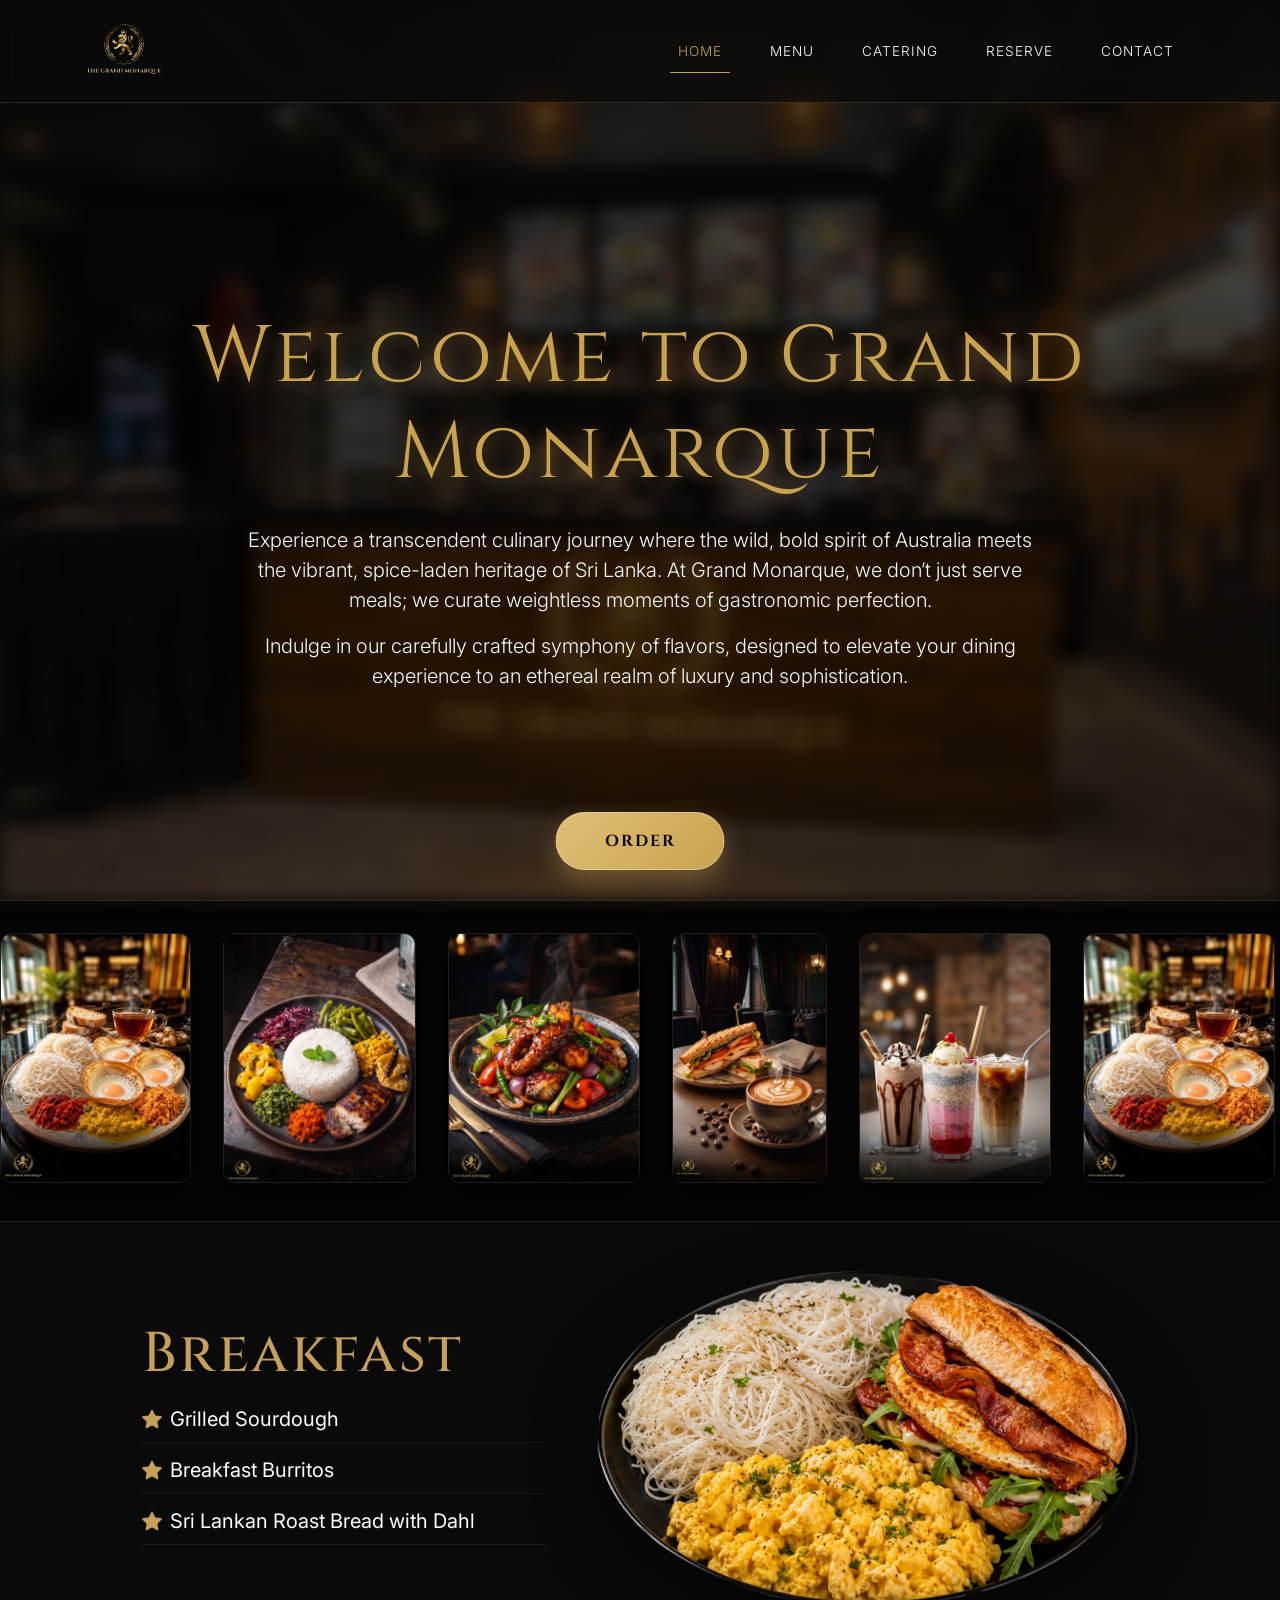
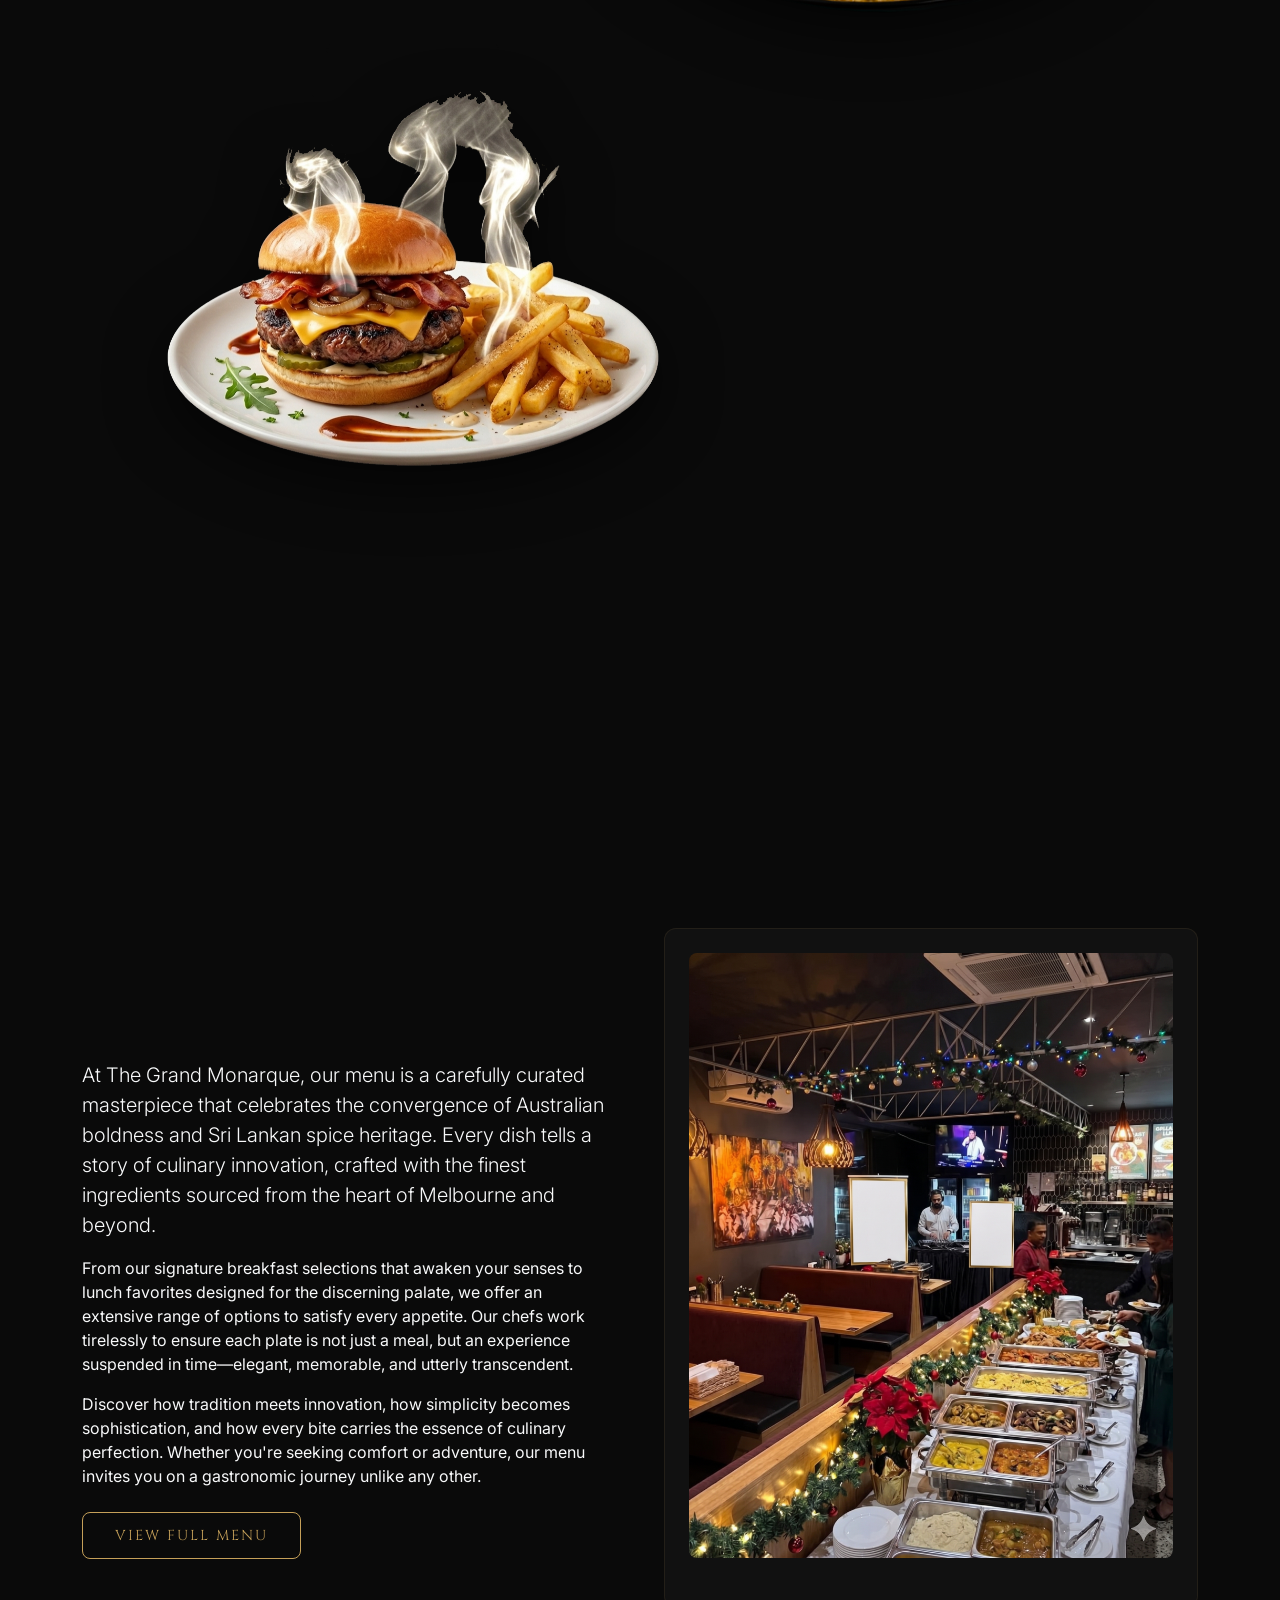
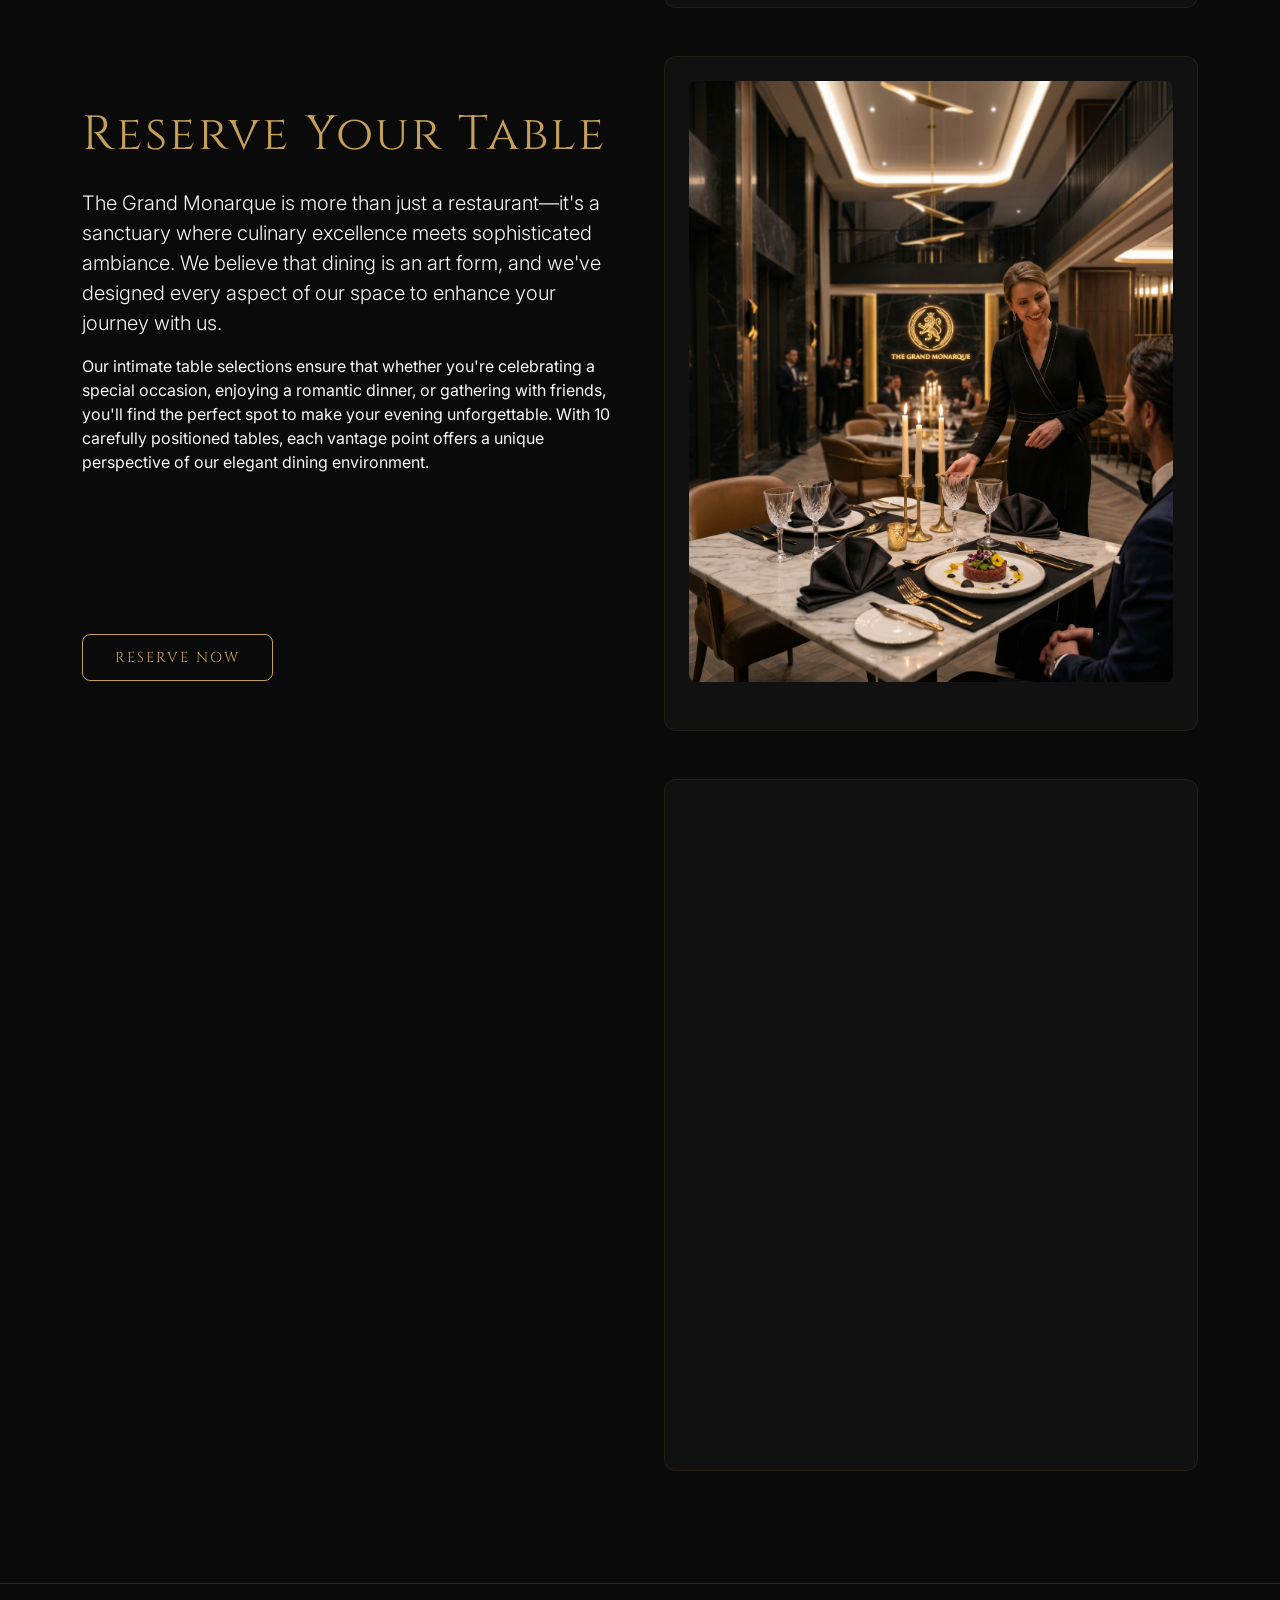
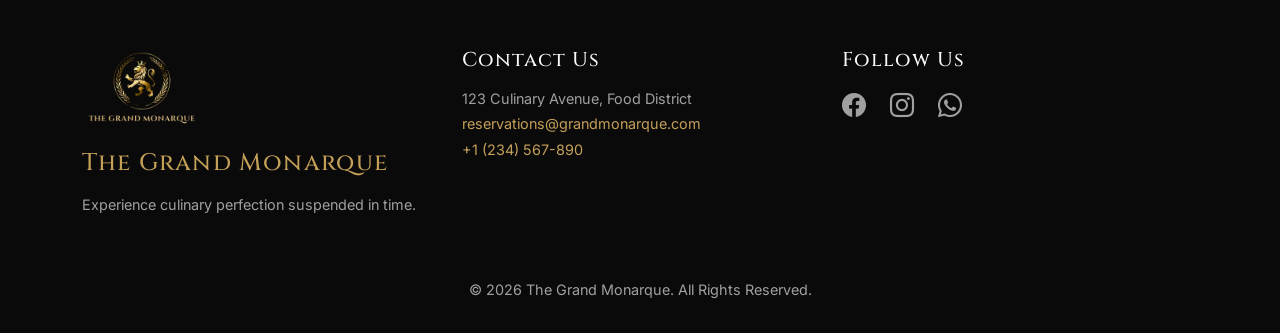
==== index.html @ 9fb4e931 "Add files via upload" ====
<!DOCTYPE html>
<html lang="en">

<head>
  <meta charset="UTF-8">
  <meta name="viewport" content="width=device-width, initial-scale=1.0">
  <title>The Grand Monarque | Home</title>
  <!-- Bootstrap 5 CSS -->
  <link href="https://cdn.jsdelivr.net/npm/bootstrap@5.3.0/dist/css/bootstrap.min.css" rel="stylesheet">
  <!-- Bootstrap Icons -->
  <link rel="stylesheet" href="https://cdn.jsdelivr.net/npm/bootstrap-icons@1.10.5/font/bootstrap-icons.css">
  <!-- Custom CSS -->
  <link rel="stylesheet" href="css/styles.css">
  <meta name="description"
    content="The Grand Monarque - Experience high-end culinary excellence with our Antigravity theme.">

  <style>
    /* Hot Smoke Animation */
    .hot-smoke {
      position: absolute;
      top: 0;
      left: 0;
      width: 100%;
      height: 100%;
      z-index: 10;
      pointer-events: none;
    }

    .hot-smoke span {
      position: absolute;
      top: calc(45% + var(--y));
      left: calc(50% + var(--x));
      width: 70px;
      height: 70px;
      background: radial-gradient(circle, rgba(255, 255, 255, 0.7) 0%, rgba(255, 255, 255, 0) 60%);
      border-radius: 50%;
      filter: blur(10px);
      opacity: 0;
      animation: smokeAnim 4s infinite ease-in-out;
      animation-delay: var(--d);
    }

    @keyframes smokeAnim {
      0% {
        transform: translateY(0) scale(calc(var(--s) * 0.5));
        opacity: 0;
      }

      30% {
        opacity: 0.9;
      }

      100% {
        transform: translateY(-150px) scale(calc(var(--s) * 2.5));
        opacity: 0;
      }
    }

    /* Responsive Meal Images */
    .meal-img {
      width: 85%;
      max-width: 320px;
      height: auto;
      margin: 1.5rem auto;
      display: block;
      transform-origin: center center;
    }

    /* Magical Floating Animation for Mobile (Smaller scale) */
    @keyframes magicalFloat {
      0% {
        transform: translateY(0px) scale(1.05);
        filter: drop-shadow(0 10px 15px rgba(201, 162, 78, 0.3)) brightness(1.1) contrast(1.1);
      }

      50% {
        transform: translateY(-15px) scale(1.08);
        filter: drop-shadow(0 20px 25px rgba(201, 162, 78, 0.5)) brightness(1.15) contrast(1.2);
      }

      100% {
        transform: translateY(0px) scale(1.05);
        filter: drop-shadow(0 10px 15px rgba(201, 162, 78, 0.3)) brightness(1.1) contrast(1.1);
      }
    }

    /* Desktop Styles & Animations */
    @media (min-width: 768px) {
      .meal-img {
        width: 85%;
        max-width: 550px;
        margin: 0 auto;
      }

      .hot-smoke span {
        width: 120px;
        height: 120px;
        filter: blur(15px);
      }

      @keyframes smokeAnim {
        0% {
          transform: translateY(0) scale(calc(var(--s) * 0.5));
          opacity: 0;
        }

        30% {
          opacity: 0.9;
        }

        100% {
          transform: translateY(-200px) scale(calc(var(--s) * 2.5));
          opacity: 0;
        }
      }

      @keyframes magicalFloat {
        0% {
          transform: translateY(0px) scale(1.05);
          filter: drop-shadow(0 15px 25px rgba(201, 162, 78, 0.4)) brightness(1.1) contrast(1.2);
        }

        50% {
          transform: translateY(-20px) scale(1.08);
          filter: drop-shadow(0 30px 40px rgba(201, 162, 78, 0.6)) brightness(1.2) contrast(1.3);
        }

        100% {
          transform: translateY(0px) scale(1.05);
          filter: drop-shadow(0 15px 25px rgba(201, 162, 78, 0.4)) brightness(1.1) contrast(1.2);
        }
      }
    }

    .magical-float {
      animation: magicalFloat 5s ease-in-out infinite;
      will-change: transform, filter;
    }
  </style>
</head>

<body>

  <!-- Navigation -->
  <nav class="navbar navbar-expand-lg fixed-top navbar-glass">
    <div class="container">
      <a class="navbar-brand" href="index.html">
        <img src="assets/LOGO.png" alt="The Grand Monarque Logo" class="weightless">
      </a>
      <button class="navbar-toggler" type="button" data-bs-toggle="collapse" data-bs-toggle="collapse"
        data-bs-target="#navbarNav" style="filter: invert(1);">
        <span class="navbar-toggler-icon"></span>
      </button>
      <div class="collapse navbar-collapse justify-content-end" id="navbarNav">
        <ul class="navbar-nav">
          <li class="nav-item"><a class="nav-link active" href="index.html">Home</a></li>
          <li class="nav-item"><a class="nav-link" href="menu.html">Menu</a></li>
          <li class="nav-item"><a class="nav-link" href="catering.html">Catering</a></li>
          <li class="nav-item"><a class="nav-link" href="reserve.html">Reserve</a></li>
          <li class="nav-item"><a class="nav-link" href="contact.html">Contact</a></li>
        </ul>
      </div>
    </div>
  </nav>

  <!-- Header & Hero Section -->
  <header class="hero-section antigravity-hero">
    <div class="container hero-content ethereal text-center">
      <h1 class="brand-font display-1 mb-4 gold-accent mt-5">Welcome to Grand Monarque</h1>
      <div class="hero-description mx-auto mt-4" style="max-width: 800px;">
        <p class="lead text-light mb-3">Experience a transcendent culinary journey where the wild, bold spirit of
          Australia meets the vibrant, spice-laden heritage of Sri Lanka. At Grand Monarque, we don’t just serve meals;
          we curate weightless moments of gastronomic perfection.</p>
        <p class="lead text-light mb-5">Indulge in our carefully crafted symphony of flavors, designed to elevate your
          dining experience to an ethereal realm of luxury and sophistication.</p>
      </div>
    </div>
  </header>

  <!-- Infinite Horizontal Food Carousel -->
  <div class="carousel-marquee-wrapper">
    <div class="carousel-marquee" id="carouselMarquee">
      <img src="assets/carsoul1.jpeg" alt="Carousel Image 1">
      <img src="assets/carsoul2.jpeg" alt="Carousel Image 2">
      <img src="assets/carsoul3.jpeg" alt="Carousel Image 3">
      <img src="assets/carsoul4.jpeg" alt="Carousel Image 4">
      <img src="assets/carsoul5.jpeg" alt="Carousel Image 5">
    </div>
  </div>
  <!-- Antigravity Meal Sections -->
  <section class="antigravity-meals-section py-3" style="background: transparent;">
    <div class="container px-4">

      <!-- Breakfast -->
      <div class="row align-items-center meal-row mb-0 g-0" style="background: transparent;">
        <div class="col-md-5 meal-text ps-md-5 ag-reveal" data-side="left">
          <h2 class="brand-font text-gold mb-2" style="font-size: 3.5rem;">Breakfast</h2>
          <ul class="meal-highlights list-unstyled" style="font-size: 1.25rem;">
            <li class="mb-1"><i class="bi bi-star-fill text-gold me-2"></i>Grilled Sourdough</li>
            <li class="mb-1"><i class="bi bi-star-fill text-gold me-2"></i>Breakfast Burritos</li>
            <li class="mb-1"><i class="bi bi-star-fill text-gold me-2"></i>Sri Lankan Roast Bread with Dahl</li>
          </ul>
        </div>
        <div class="col-md-7 text-center position-relative" style="background: transparent;">
          <!-- Hot Smoke Effect -->
          <div class="hot-smoke">
            <span style="--d:0.0s; --x:-80px; --y: 10px; --s: 1.2;"></span>
            <span style="--d:0.4s; --x: 40px; --y:-30px; --s: 1.0;"></span>
            <span style="--d:0.8s; --x:-30px; --y: 30px; --s: 1.5;"></span>
            <span style="--d:1.2s; --x: 70px; --y: 10px; --s: 1.1;"></span>
            <span style="--d:1.6s; --x:-100px; --y:-10px; --s: 1.3;"></span>
            <span style="--d:2.0s; --x: 10px; --y: 40px; --s: 1.4;"></span>
            <span style="--d:2.4s; --x: 90px; --y:-20px; --s: 1.2;"></span>
            <span style="--d:2.8s; --x:-50px; --y:-40px; --s: 1.0;"></span>
            <span style="--d:3.2s; --x: 50px; --y: 50px; --s: 1.3;"></span>
            <span style="--d:3.6s; --x:-10px; --y:-20px; --s: 1.6;"></span>
          </div>
          <img src="assets/Breakfast.png" alt="Breakfast Plate" class="magical-float meal-img">
        </div>
      </div>

      <!-- Lunch -->
      <div class="row align-items-center meal-row mb-0 flex-md-row-reverse g-0" style="background: transparent;">
        <div class="col-md-5 meal-text text-md-start text-lg-end pe-md-5 ag-reveal" data-side="right">
          <h2 class="brand-font text-gold mb-2" style="font-size: 3.5rem;">Lunch</h2>
          <ul class="meal-highlights list-unstyled" style="font-size: 1.25rem;">
            <li class="mb-1">Smokeshow Burgers<i class="bi bi-star-fill text-gold ms-2"></i></li>
            <li class="mb-1">Firehawk Chicken<i class="bi bi-star-fill text-gold ms-2"></i></li>
            <li class="mb-1">Fresh Salmon Niçoise Salad<i class="bi bi-star-fill text-gold ms-2"></i></li>
          </ul>
        </div>
        <div class="col-md-7 text-center position-relative" style="background: transparent;">
          <!-- Hot Smoke Effect -->
          <div class="hot-smoke">
            <span style="--d:0.0s; --x:-80px; --y: 10px; --s: 1.2;"></span>
            <span style="--d:0.4s; --x: 40px; --y:-30px; --s: 1.0;"></span>
            <span style="--d:0.8s; --x:-30px; --y: 30px; --s: 1.5;"></span>
            <span style="--d:1.2s; --x: 70px; --y: 10px; --s: 1.1;"></span>
            <span style="--d:1.6s; --x:-100px; --y:-10px; --s: 1.3;"></span>
            <span style="--d:2.0s; --x: 10px; --y: 40px; --s: 1.4;"></span>
            <span style="--d:2.4s; --x: 90px; --y:-20px; --s: 1.2;"></span>
            <span style="--d:2.8s; --x:-50px; --y:-40px; --s: 1.0;"></span>
            <span style="--d:3.2s; --x: 50px; --y: 50px; --s: 1.3;"></span>
            <span style="--d:3.6s; --x:-10px; --y:-20px; --s: 1.6;"></span>
          </div>
          <img src="assets/Lunch.png" alt="Lunch Plate" class="magical-float meal-img">
        </div>
      </div>

      <!-- Dinner -->
      <div class="row align-items-center meal-row mb-0 g-0" style="background: transparent;">
        <div class="col-md-5 meal-text ps-md-5 ag-reveal" data-side="left ">
          <h2 class="brand-font text-gold mb-2" style="font-size: 3.5rem;">Dinner</h2>
          <ul class="meal-highlights list-unstyled" style="font-size: 1.25rem;">
            <li class="mb-1"><i class="bi bi-star-fill text-gold me-2"></i>Nasi Goreng</li>
            <li class="mb-1"><i class="bi bi-star-fill text-gold me-2"></i>Mixed Grill Feasts</li>
            <li class="mb-1"><i class="bi bi-star-fill text-gold me-2"></i>Samurai Tempura Prawns</li>
          </ul>
        </div>
        <div class="col-md-7 text-center position-relative" style="background: transparent;">
          <!-- Hot Smoke Effect -->
          <div class="hot-smoke">
            <span style="--d:0.0s; --x:-80px; --y: 10px; --s: 1.2;"></span>
            <span style="--d:0.4s; --x: 40px; --y:-30px; --s: 1.0;"></span>
            <span style="--d:0.8s; --x:-30px; --y: 30px; --s: 1.5;"></span>
            <span style="--d:1.2s; --x: 70px; --y: 10px; --s: 1.1;"></span>
            <span style="--d:1.6s; --x:-100px; --y:-10px; --s: 1.3;"></span>
            <span style="--d:2.0s; --x: 10px; --y: 40px; --s: 1.4;"></span>
            <span style="--d:2.4s; --x: 90px; --y:-20px; --s: 1.2;"></span>
            <span style="--d:2.8s; --x:-50px; --y:-40px; --s: 1.0;"></span>
            <span style="--d:3.2s; --x: 50px; --y: 50px; --s: 1.3;"></span>
            <span style="--d:3.6s; --x:-10px; --y:-20px; --s: 1.6;"></span>
          </div>
          <img src="assets/Dinner.png" alt="Dinner Plate" class="magical-float meal-img">
        </div>
      </div>

    </div>
  </section>

  <!-- Feature Blocks -->
  <section class="py-5">
    <div class="container">
      <!-- Menu Block -->
      <div class="row g-5 align-items-center mb-5 ag-reveal" data-side="left">
        <div class="col-lg-6 ag-reveal" data-side="left">
          <h2 class="brand-font text-gold display-5 mb-4">Explore Our Menu</h2>
          <p class="lead text-light mb-3">At The Grand Monarque, our menu is a carefully curated masterpiece that
            celebrates the convergence of Australian boldness and Sri Lankan spice heritage. Every dish tells a story of
            culinary innovation, crafted with the finest ingredients sourced from the heart of Melbourne and beyond.</p>
          <p class="text-light mb-3">From our signature breakfast selections that awaken your senses to lunch favorites
            designed for the discerning palate, we offer an extensive range of options to satisfy every appetite. Our
            chefs work tirelessly to ensure each plate is not just a meal, but an experience suspended in time—elegant,
            memorable, and utterly transcendent.</p>
          <p class="text-light mb-4">Discover how tradition meets innovation, how simplicity becomes sophistication, and
            how every bite carries the essence of culinary perfection. Whether you're seeking comfort or adventure, our
            menu invites you on a gastronomic journey unlike any other.</p>
          <a href="menu.html" class="btn btn-gold btn-lg text-uppercase">View Full Menu</a>
        </div>
        <div class="col-lg-6 text-center ag-reveal" data-side="right">
          <div class="glass-card p-4">
            <img src="assets/ExploreMenu.jpeg" alt="Explore Our Menu" class="img-fluid" />
          </div>
        </div>
      </div>

      <!-- Reservations Block -->
      <div class="row g-5 align-items-center mb-5 ag-reveal" data-side="left">
        <div class="col-lg-6 ag-reveal" data-side="right">
          <h2 class="brand-font text-gold display-5 mb-4">Reserve Your Table</h2>
          <p class="lead text-light mb-3">The Grand Monarque is more than just a restaurant—it's a sanctuary where
            culinary excellence meets sophisticated ambiance. We believe that dining is an art form, and we've designed
            every aspect of our space to enhance your journey with us.</p>
          <p class="text-light mb-3">Our intimate table selections ensure that whether you're celebrating a special
            occasion, enjoying a romantic dinner, or gathering with friends, you'll find the perfect spot to make your
            evening unforgettable. With 10 carefully positioned tables, each vantage point offers a unique perspective
            of our elegant dining environment.</p>
          <p class="text-light mb-4">Reserving your table is simple and seamless. Our team will guide you through
            available time slots, help you select the perfect table, and ensure that every detail of your visit exceeds
            your expectations. Whether it's a quiet corner for two or a vibrant gathering, we're here to create magic.
          </p>
          <a href="reserve.html" class="btn btn-gold btn-lg text-uppercase">Reserve Now</a>
        </div>
        <div class="col-lg-6 text-center ag-reveal" data-side="left">
          <div class="glass-card p-4">
            <img src="assets/ReserveTable.jpeg" alt="Reserve Table" class="img-fluid" />
          </div>
        </div>
      </div>

      <!-- Catering Block -->
      <div class="row g-5 align-items-center ag-reveal" data-side="left">
        <div class="col-lg-6 ag-reveal" data-side="left">
          <h2 class="brand-font text-gold display-5 mb-4">Elevate Your Events</h2>
          <p class="lead text-light mb-3">Imagine bringing the exceptional culinary artistry of The Grand Monarque
            directly to your most important celebrations. Our catering service transforms ordinary gatherings into
            extraordinary gastronomic experiences, allowing your guests to savor the same quality, creativity, and
            passion that define our restaurant.</p>
          <p class="text-light mb-3">From intimate dinner parties to grand celebrations, our catering team tailors every
            menu to your vision, preferences, and dietary requirements. We understand that each event is unique, which
            is why we work closely with you to design a culinary experience that reflects your style and sophistication.
          </p>
          <p class="text-light mb-4">Our professional catering team handles everything—from menu planning and food
            preparation to elegant presentation and service—ensuring you can focus on enjoying your guests and your
            special moments. With The Grand Monarque's catering, your event becomes a story worth telling, a celebration
            remembered for generations.</p>
          <a href="catering.html" class="btn btn-gold btn-lg text-uppercase">Explore Catering</a>
        </div>
        <div class="col-lg-6 text-center ag-reveal" data-side="right">
          <div class="glass-card p-4">
            <img src="assets/Catering.jpeg" alt="Catering Service" class="img-fluid" />
          </div>
        </div>
      </div>
    </div>
  </section>

  <!-- Sticky CTA -->
  <a href="menu.html" class="sticky-order-cta" target="_blank">ORDER </a>

  <!-- Footer -->
  <footer class="footer">
    <div class="container ">
      <div class="row g-4 text-center text-md-start">
        <div class="col-md-4">
          <img src="assets/LOGO.png" alt="The Grand Monarque" class="footer-logo mb-3" style="max-width: 120px;">
          <h4 class="brand-font text-gold mb-3">The Grand Monarque</h4>
          <p class="footer-text">Experience culinary perfection suspended in time.</p>
        </div>
        <div class="col-md-4">
          <h5 class="brand-font text-light mb-3">Contact Us</h5>
          <p class="footer-text mb-1">123 Culinary Avenue, Food District</p>
          <p class="footer-text mb-1"><a href="mailto:reservations@grandmonarque.com"
              class="text-gold text-decoration-none">reservations@grandmonarque.com</a></p>
          <p class="footer-text"><a href="tel:+1234567890" class="text-gold text-decoration-none">+1 (234) 567-890</a>
          </p>
        </div>
        <div class="col-md-4">
          <h5 class="brand-font text-light mb-3">Follow Us</h5>
          <div class="social-icons justify-content-center justify-content-md-start">
            <a href="#" class="social-icon"><i class="bi bi-facebook"></i></a>
            <a href="#" class="social-icon"><i class="bi bi-instagram"></i></a>
            <a href="#" class="social-icon"><i class="bi bi-whatsapp"></i></a>
          </div>
        </div>
      </div>
      <div class="row mt-5">
        <div class="col-12 text-center">
          <p class="footer-text mb-0">© 2026 The Grand Monarque. All Rights Reserved.</p>
        </div>
      </div>
    </div>
  </footer>

  <!-- Scripts -->
  <script src="https://cdn.jsdelivr.net/npm/bootstrap@5.3.0/dist/js/bootstrap.bundle.min.js"></script>
  <script src="js/main.js"></script>
</body>

</html>
---- css/styles.css ----
@import url('https://fonts.googleapis.com/css2?family=Cinzel:wght@400;600;700&family=Inter:wght@300;400;500&display=swap');

:root {
  --color-bg: #0a0a0a;
  --color-gold: #c5a059;
  --color-gold-hover: #e0be77;
  --color-text: #ffffff;
  --color-text-muted: #a0a0a0;

  --font-serif: 'Cinzel', serif;
  --font-sans: 'Inter', sans-serif;

  --transition-slow: 0.8s cubic-bezier(0.25, 1, 0.5, 1);
  --transition-fast: 0.3s ease;
}

body {
  background-color: var(--color-bg);
  color: var(--color-text);
  font-family: var(--font-sans);
  margin: 0;
  padding: 0;
  overflow-x: hidden;
  -webkit-font-smoothing: antialiased;
  position: relative;
}

body::before {
  content: '';
  position: fixed;
  top: 0;
  left: 0;
  width: 100%;
  height: 100%;
  background-image: url('../assets/Background.jpeg');
  background-attachment: fixed;
  background-size: cover;
  background-position: center;
  background-repeat: no-repeat;
  filter: blur(8px) brightness(0.4);
  opacity: 0.7;
  z-index: -1;
  pointer-events: none;
}

h1,
h2,
h3,
h4,
h5,
h6,
.brand-font {
  font-family: var(--font-serif);
  color: var(--color-gold);
  letter-spacing: 0.05em;
}

/* Glassmorphism Header */
.navbar-glass {
  background: rgba(10, 10, 10, 0.7);
  backdrop-filter: blur(12px);
  -webkit-backdrop-filter: blur(12px);
  border-bottom: 1px solid rgba(197, 160, 89, 0.2);
  padding: 1rem 0;
  transition: var(--transition-fast);
}

.navbar-brand img {
  height: 60px;
  object-fit: contain;
}

.nav-link {
  color: var(--color-text) !important;
  font-family: var(--font-sans);
  font-weight: 300;
  text-transform: uppercase;
  letter-spacing: 1px;
  font-size: 0.85rem;
  margin: 0 1rem;
  transition: var(--transition-fast);
  position: relative;
}

.nav-link:hover,
.nav-link.active {
  color: var(--color-gold) !important;
}

.nav-link::after {
  content: '';
  position: absolute;
  width: 0;
  height: 1px;
  bottom: -4px;
  left: 50%;
  background-color: var(--color-gold);
  transition: width 0.3s ease, left 0.3s ease;
}

.nav-link:hover::after,
.nav-link.active::after {
  width: 100%;
  left: 0;
}

/* Custom Buttons */
.btn-gold {
  background-color: transparent;
  color: var(--color-gold);
  border: 1px solid var(--color-gold);
  font-family: var(--font-serif);
  padding: 0.75rem 2rem;
  transition: var(--transition-fast);
  text-transform: uppercase;
  letter-spacing: 2px;
  font-size: 0.9rem;
}

.btn-gold:hover {
  background-color: var(--color-gold);
  color: var(--color-bg);
  box-shadow: 0 0 20px rgba(197, 160, 89, 0.4);
}

/* Antigravity / Weightless Animation */
@keyframes weightless {
  0% {
    transform: translateY(0) rotate(0deg);
  }

  50% {
    transform: translateY(-15px) rotate(1.5deg);
  }

  100% {
    transform: translateY(0) rotate(0deg);
  }
}

.weightless {
  animation: weightless 8s infinite ease-in-out;
  will-change: transform;
}

.weightless-delay-1 {
  animation-delay: -2s;
}

.weightless-delay-2 {
  animation-delay: -4s;
}

.weightless-delay-3 {
  animation-delay: -6s;
}

/* Ethereal Transitions (Scroll Reveal) */
.ethereal {
  opacity: 0;
  transform: translateY(45px);
  transition: opacity 0.9s cubic-bezier(0.215, 0.61, 0.355, 1), transform 0.9s cubic-bezier(0.215, 0.61, 0.355, 1);
  will-change: opacity, transform;
}

.ethereal.visible {
  opacity: 1;
  transform: translateY(0);
}

.ethereal.delay-100 {
  transition-delay: 0.1s;
}

.ethereal.delay-200 {
  transition-delay: 0.2s;
}

.ethereal.delay-300 {
  transition-delay: 0.3s;
}

.delay-100 {
  transition-delay: 100ms;
}

.delay-200 {
  transition-delay: 200ms;
}

.delay-300 {
  transition-delay: 300ms;
}

/* Hero Section */
.hero-section {
  min-height: 100vh;
  display: flex;
  align-items: center;
  justify-content: center;
  position: relative;
  overflow: hidden;
  padding-top: 80px;
}

.hero-content {
  position: relative;
  z-index: 2;
  text-align: center;
}

.hero-subtitle {
  font-size: 1.1rem;
  letter-spacing: 4px;
  text-transform: uppercase;
  color: var(--color-text-muted);
  margin-bottom: 2rem;
}

.floating-bg-item {
  position: absolute;
  opacity: 0.4;
  z-index: 1;
  filter: blur(2px) drop-shadow(0 10px 20px rgba(0, 0, 0, 0.5));
}

.bg-item-1 {
  top: 15%;
  left: 5%;
  width: 300px;
}

.bg-item-2 {
  bottom: 10%;
  right: 5%;
  width: 400px;
}

/* Menu Sections */
.menu-category-title {
  text-align: center;
  margin: 4rem 0 3rem;
  font-size: 2.5rem;
  position: relative;
}

.menu-category-title::after {
  content: '';
  display: block;
  width: 60px;
  height: 2px;
  background-color: var(--color-gold);
  margin: 1rem auto 0;
}

.menu-item {
  margin-bottom: 2.5rem;
  border-bottom: 1px solid rgba(255, 255, 255, 0.05);
  padding-bottom: 1.5rem;
}

.menu-item-header {
  display: flex;
  justify-content: space-between;
  align-items: baseline;
  margin-bottom: 0.5rem;
}

.menu-item-name {
  font-family: var(--font-serif);
  font-size: 1.3rem;
  color: var(--color-text);
  margin: 0;
}

.menu-item-price {
  font-family: var(--font-serif);
  color: var(--color-gold);
  font-size: 1.2rem;
}

.menu-item-desc {
  color: var(--color-text-muted);
  font-size: 0.95rem;
  line-height: 1.6;
  margin: 0;
}

/* Featured Cards (Menu, Catering) */
.glass-card {
  background: rgba(255, 255, 255, 0.03);
  border: 1px solid rgba(197, 160, 89, 0.1);
  border-radius: 12px;
  padding: 2rem;
  height: 100%;
  transition: var(--transition-fast);
}

.glass-card:hover {
  background: rgba(255, 255, 255, 0.06);
  border-color: rgba(197, 160, 89, 0.4);
  transform: translateY(-5px);
}

.glass-card img {
  width: 100%;
  height: auto;
  border-radius: 8px;
  margin-bottom: 1.5rem;
}

/* Forms */
.form-control,
.form-select {
  background-color: rgba(255, 255, 255, 0.05);
  border: 1px solid rgba(255, 255, 255, 0.1);
  color: var(--color-text);
  padding: 1rem;
  border-radius: 8px;
  transition: var(--transition-fast);
}

.form-control:focus,
.form-select:focus {
  background-color: rgba(255, 255, 255, 0.08);
  border-color: var(--color-gold);
  color: var(--color-text);
  box-shadow: 0 0 10px rgba(197, 160, 89, 0.2);
}

.form-label {
  color: var(--color-gold);
  font-family: var(--font-serif);
  letter-spacing: 1px;
}

/* Footer */
.footer {
  border-top: 1px solid rgba(197, 160, 89, 0.2);
  padding: 4rem 0 2rem;
  margin-top: 4rem;
  background: #0a0a0a;
}

.footer-logo {
  max-width: 150px;
  margin-bottom: 1.5rem;
}

.footer-text {
  color: var(--color-text-muted);
  font-size: 0.9rem;
}

.text-gold {
  color: var(--color-gold) !important;
}

.social-icons {
  display: flex;
  gap: 1.5rem;
  margin-top: 1rem;
}

.social-icon {
  color: var(--color-text-muted);
  font-size: 1.5rem;
  transition: var(--transition-fast);
}

.social-icon:hover {
  color: var(--color-gold);
  text-shadow: 0 0 10px rgba(197, 160, 89, 0.6);
}

/* Home Hero Specific */
.hero-home {
  background: linear-gradient(rgba(10, 10, 10, 0.7), rgba(10, 10, 10, 0.9)), url('../assets/hero-ambiance.png') center/cover no-repeat;
}

.hero-catering {
  min-height: 50vh;
  display: flex;
  align-items: center;
  justify-content: center;
}

.floating-particles {
  position: absolute;
  top: 0;
  left: 0;
  width: 100%;
  height: 100%;
  background-image: radial-gradient(circle at 50% 50%, rgba(197, 160, 89, 0.05) 1px, transparent 1px);
  background-size: 40px 40px;
  animation: floatParticles 20s linear infinite;
  z-index: 0;
  pointer-events: none;
}

@keyframes floatParticles {
  0% {
    transform: translateY(0);
  }

  100% {
    transform: translateY(-40px);
  }
}

/* Table Selection Grid */
.table-grid {
  display: grid;
  grid-template-columns: repeat(auto-fit, minmax(80px, 1fr));
  gap: 1rem;
  margin-top: 1.5rem;
}

.table-btn {
  background: rgba(255, 255, 255, 0.05);
  border: 1px solid rgba(197, 160, 89, 0.3);
  color: var(--color-text);
  padding: 1rem;
  border-radius: 8px;
  cursor: pointer;
  transition: var(--transition-fast);
  text-align: center;
  font-family: var(--font-serif);
}

.table-btn:hover:not(:disabled) {
  background: rgba(197, 160, 89, 0.2);
  border-color: var(--color-gold);
}

.table-btn.selected {
  background: var(--color-gold);
  color: var(--color-bg);
  box-shadow: 0 0 15px rgba(197, 160, 89, 0.4);
}

.table-btn:disabled {
  background: rgba(255, 255, 255, 0.02);
  border-color: rgba(255, 255, 255, 0.05);
  color: rgba(255, 255, 255, 0.2);
  cursor: not-allowed;
  position: relative;
}

.table-btn:disabled::after {
  content: 'Booked';
  position: absolute;
  top: 50%;
  left: 50%;
  transform: translate(-50%, -50%) rotate(-15deg);
  font-size: 0.7rem;
  color: #ff4d4d;
  font-weight: bold;
  text-transform: uppercase;
  letter-spacing: 1px;
}

.order-item-row {
  gap: 1rem;
  margin-bottom: 1rem;
}

.order-item-select,
.order-item-row .form-control {
  background-color: rgba(0, 0, 0, 0.7);
  color: white;
  border: 1px solid rgba(255, 255, 255, 0.15);
}

.order-item-select option,
.order-item-row .form-control option {
  background-color: rgba(0, 0, 0, 0.7);
  color: white;
}

.order-item-row .form-control::placeholder,
.order-item-row .form-select::placeholder {
  color: rgba(255, 255, 255, 0.7);
}

.glass-card .form-control,
.glass-card .form-select {
  background: rgba(0, 0, 0, 0.7);
  color: white;
  border: 1px solid rgba(255, 255, 255, 0.15);
}

.glass-card .form-control::placeholder,
.glass-card .form-select::placeholder {
  color: rgba(255, 255, 255, 0.7);
}

.order-summary {
  min-height: 100%;
}

.order-map {
  border: 1px solid rgba(255, 255, 255, 0.08);
}

#orderMap {
  width: 100%;
  min-height: 260px;
}

.order-summary .form-label {
  color: var(--color-text);
}

.order-summary .form-control,
.order-summary .form-select {
  background: rgba(0, 0, 0, 0.4);
  color: white;
  border-color: rgba(255, 255, 255, 0.1);
}

.order-summary .form-control::placeholder,
.order-summary .form-select::placeholder {
  color: rgba(255, 255, 255, 0.7);
}

.order-summary .form-control:focus,
.order-summary .form-select:focus {
  background: rgba(0, 0, 0, 0.6);
  border-color: var(--color-gold);
  color: white;
  box-shadow: 0 0 0 0.2rem rgba(197, 160, 89, 0.25);
}

#tableNo option {
  background: rgba(0, 0, 0, 0.9);
  color: white;
}

.order-summary .btn {
  letter-spacing: 1px;
}

/* Dashboard Table */
.table-dark {
  background-color: rgba(25, 25, 25, 0.8);
  color: var(--color-text);
}

.table-dark th {
  color: var(--color-gold);
  border-color: rgba(197, 160, 89, 0.3);
}

.table-dark td {
  border-color: rgba(255, 255, 255, 0.1);
}

/* ==========================================================================
   Antigravity Rewrite Styles
   ========================================================================== */

/* 1. Global Background - Hide crossfade container */
.bg-crossfade-container,
.bg-layer,
.bg-overlay {
  display: none !important;
}

/* ==========================================================================
   Professional Menu Gallery & Modal
   ========================================================================== */

@keyframes float {
  0% {
    transform: translateY(0px);
  }

  50% {
    transform: translateY(-30px);
  }

  100% {
    transform: translateY(0px);
  }
}

.antigravity-float {
  animation: float 4s infinite ease-in-out;
  cursor: zoom-in;
  transition: filter 0.3s ease, transform 0.3s ease;
  will-change: transform;
}

.antigravity-float:hover {
  filter: brightness(1.6) drop-shadow(0 20px 40px rgba(201, 162, 78, 0.2));
}

.menu-gallery-img {
  border-radius: 12px;
  max-width: 100%;
  height: auto;
  box-shadow: 0 10px 30px rgba(0, 0, 0, 0.5);
  border: 1px solid rgba(255, 255, 255, 0.05);
}

.image-modal {
  position: fixed;
  inset: 0;
  z-index: 3000;
  background-color: rgba(0, 0, 0, 0.85);
  backdrop-filter: blur(5px);
  -webkit-backdrop-filter: blur(5px);
  display: flex;
  justify-content: center;
  align-items: center;
  cursor: zoom-out;
}

.image-modal .modal-content {
  max-height: 90vh;
  max-width: 90vw;
  object-fit: contain;
  animation: modalZoom 0.3s cubic-bezier(0.4, 0, 0.2, 1);
  border-radius: 8px;
  box-shadow: 0 20px 50px rgba(0, 0, 0, 0.8);
  background: transparent;
}

@keyframes modalZoom {
  from {
    transform: scale(0.9);
    opacity: 0;
  }

  to {
    transform: scale(1);
    opacity: 1;
  }
}

.modal-close {
  position: absolute;
  top: 20px;
  right: 35px;
  color: #fff;
  font-size: 40px;
  font-weight: bold;
  cursor: pointer;
  z-index: 3010;
  transition: color 0.3s ease;
}

.modal-close:hover {
  color: var(--color-gold);
}

.bg-overlay {
  position: absolute;
  top: 0;
  left: 0;
  width: 100%;
  height: 100%;
  background: rgba(10, 10, 10, 0.5);
  /* Dark elegant overlay */
}

/* 2. Hero Section Adjustments */
.antigravity-hero {
  min-height: 100vh;
  display: flex;
  align-items: center;
  justify-content: center;
  padding-top: 100px;
}

.gold-accent {
  color: #C9A24E;
  text-shadow: 0 4px 15px rgba(201, 162, 78, 0.3);
}

/* 3. Infinite Horizontal Food Carousel */
.carousel-marquee-wrapper {
  width: 100%;
  overflow: hidden;
  background: rgba(0, 0, 0, 0.5);
  padding: 2rem 0;
  border-top: 1px solid rgba(201, 162, 78, 0.2);
  border-bottom: 1px solid rgba(201, 162, 78, 0.2);
  white-space: nowrap;
  position: relative;
}

.carousel-marquee {
  display: inline-flex;
  align-items: center;
  gap: 2rem;
  animation: scrollMarquee 25s linear infinite;
  will-change: transform;
  /* Add this: */
  padding-right: 0;
  margin-right: 0;
}

.carousel-marquee img {
  height: 250px;
  width: auto;
  border-radius: 12px;
  object-fit: cover;
  flex-shrink: 0;
  box-shadow: 0 10px 30px rgba(0, 0, 0, 0.5);
  border: 1px solid rgba(255, 255, 255, 0.1);
}

@keyframes scrollMarquee {
  0% {
    transform: translateX(0);
  }

  100% {
    transform: translateX(-25%);
  }
}

/* 4. Antigravity Meal Sections */
.antigravity-meals-section {
  padding-top: 5rem;
  padding-bottom: 8rem;
}

.meal-row {
  margin-bottom: 6rem;
}

.meal-img {
  max-width: 90%;
  filter: drop-shadow(0 20px 30px rgba(0, 0, 0, 0.6));
}

@keyframes floatY {
  0% {
    transform: translateY(0px);
  }

  50% {
    transform: translateY(-40px);
  }

  100% {
    transform: translateY(0px);
  }
}

.float {
  animation: floatY 4s ease-in-out infinite;
  will-change: transform;
}

.meal-highlights li {
  padding: 0.5rem 0;
  border-bottom: 1px solid rgba(255, 255, 255, 0.05);
}

/* 5. Sticky CTA */
.sticky-order-cta {
  position: fixed;
  bottom: 30px;
  left: 50%;
  transform: translateX(-50%);
  background: linear-gradient(135deg, #e0be77, #C9A24E);
  color: #0a0a0a;
  font-family: var(--font-serif);
  font-weight: bold;
  padding: 1rem 3rem;
  border-radius: 50px;
  text-decoration: none;
  letter-spacing: 2px;
  box-shadow: 0 10px 25px rgba(201, 162, 78, 0.4);
  z-index: 1000;
  transition: all 0.3s ease;
  border: 1px solid rgba(255, 255, 255, 0.3);
}

.sticky-order-cta:hover {
  transform: translateX(-50%) translateY(-5px);
  box-shadow: 0 15px 35px rgba(201, 162, 78, 0.6);
  color: #000;
}

/* Scroll-to-Reveal Animation */
.reveal-left {
  opacity: 0;
  transform: translateX(-100px);
  transition: opacity 1s ease-out, transform 1s ease-out;
  will-change: opacity, transform;
}

.reveal-left.active {
  opacity: 1;
  transform: translateX(0);
}

.reveal-right {
  opacity: 0;
  transform: translateX(100px);
  transition: opacity 1s ease-out, transform 1s ease-out;
  will-change: opacity, transform;
}

.reveal-right.active {
  opacity: 1;
  transform: translateX(0);
}
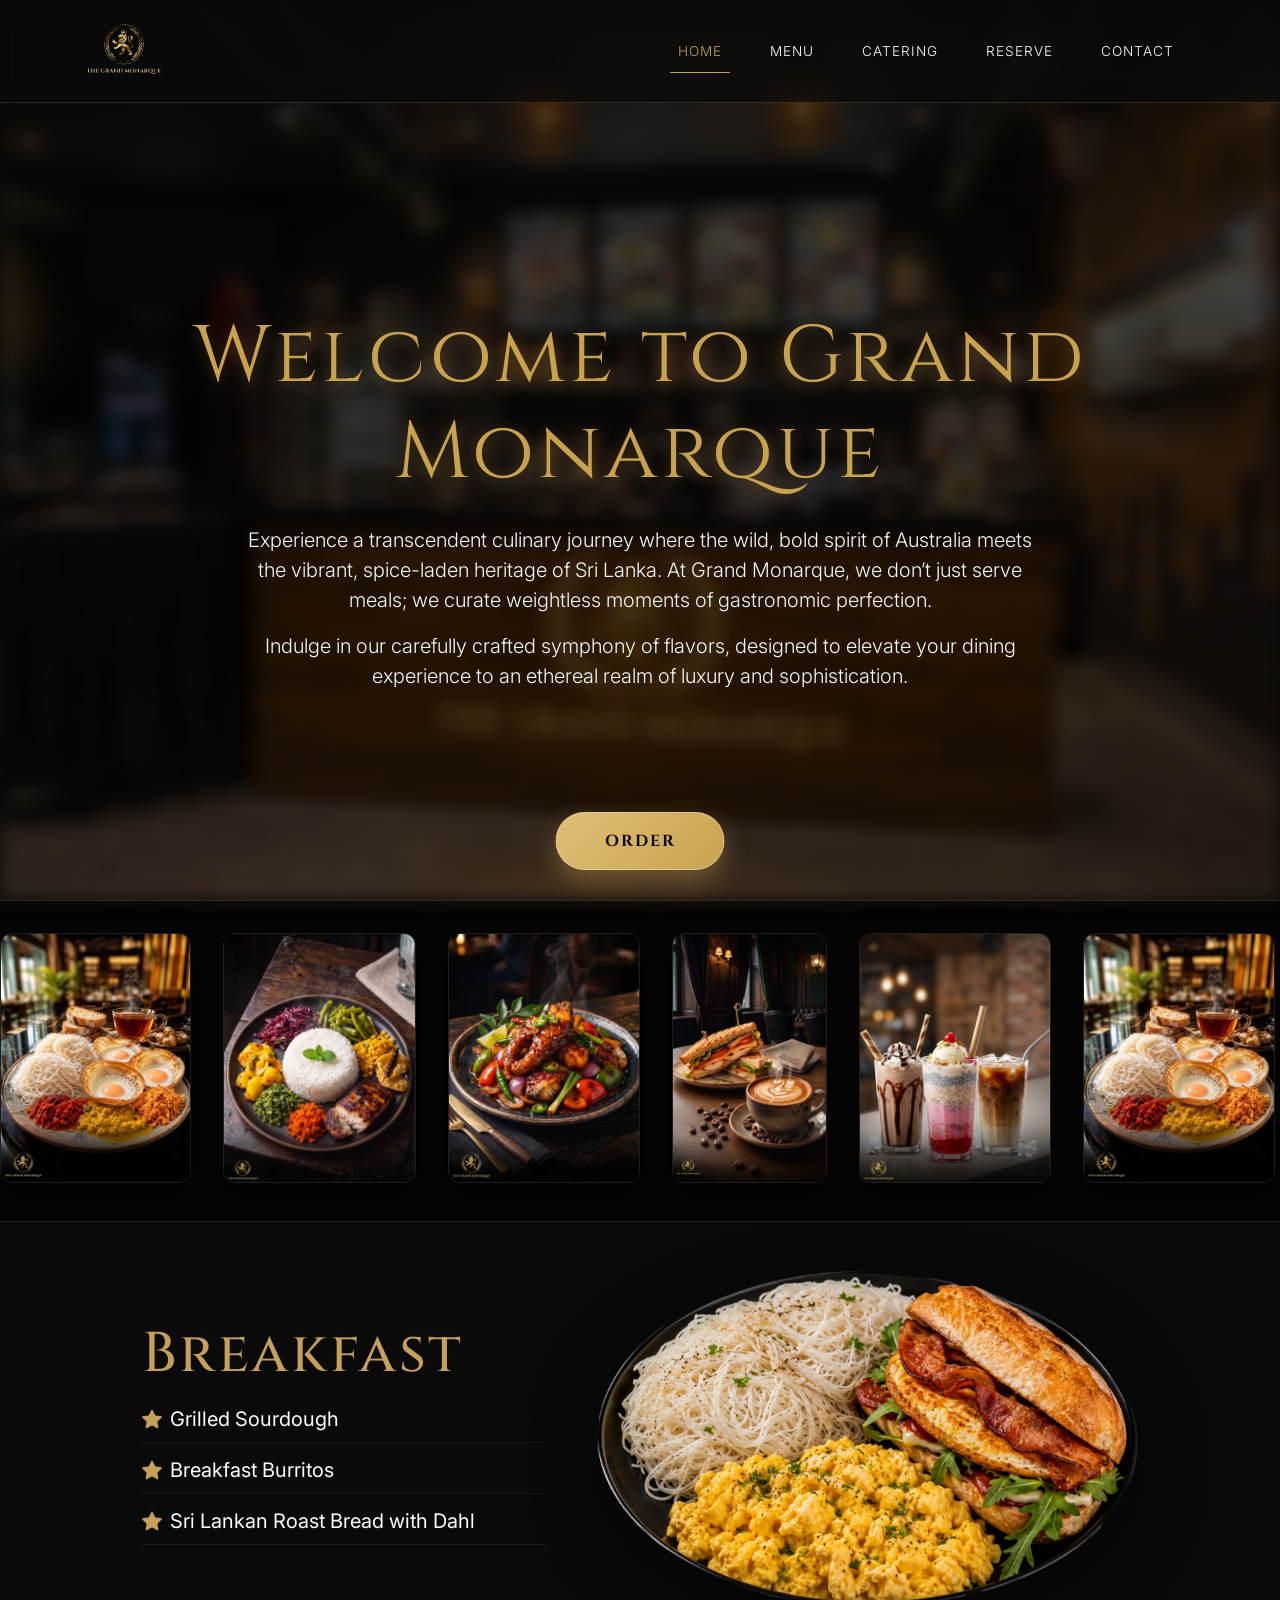
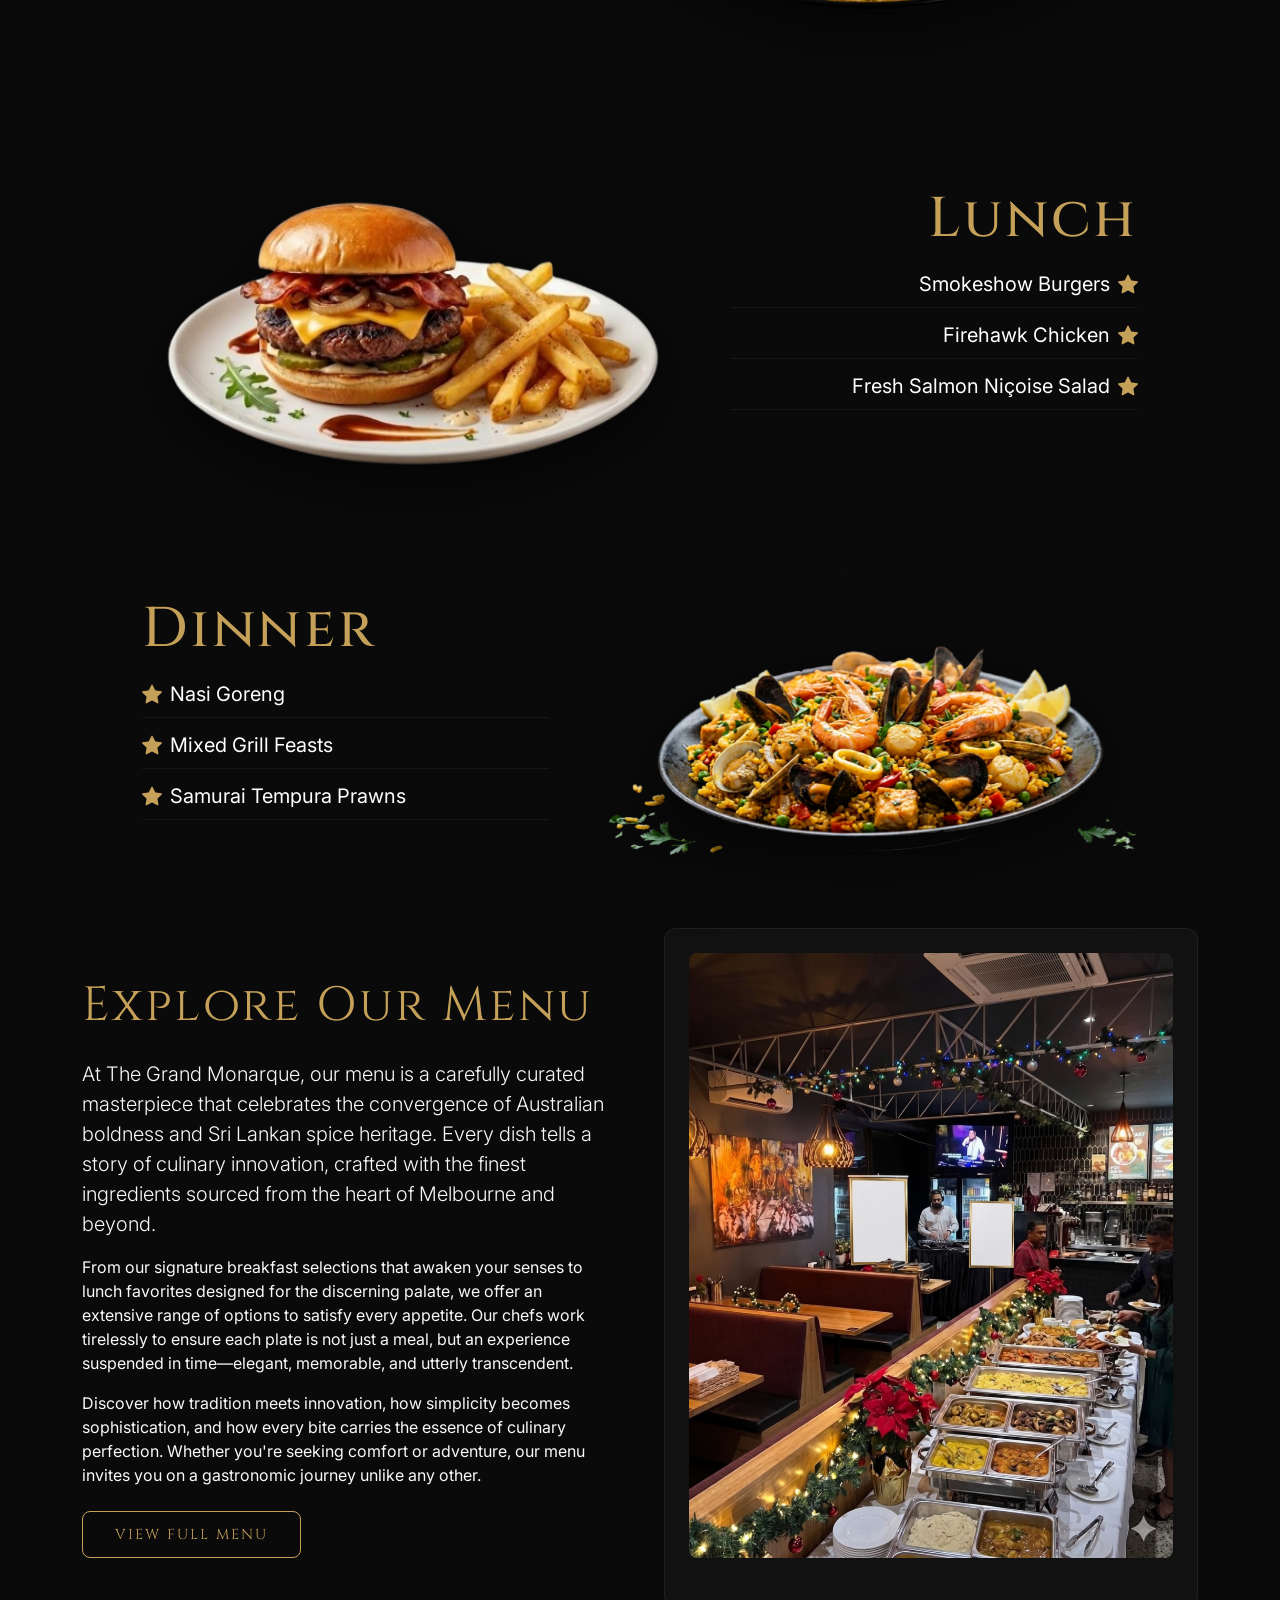
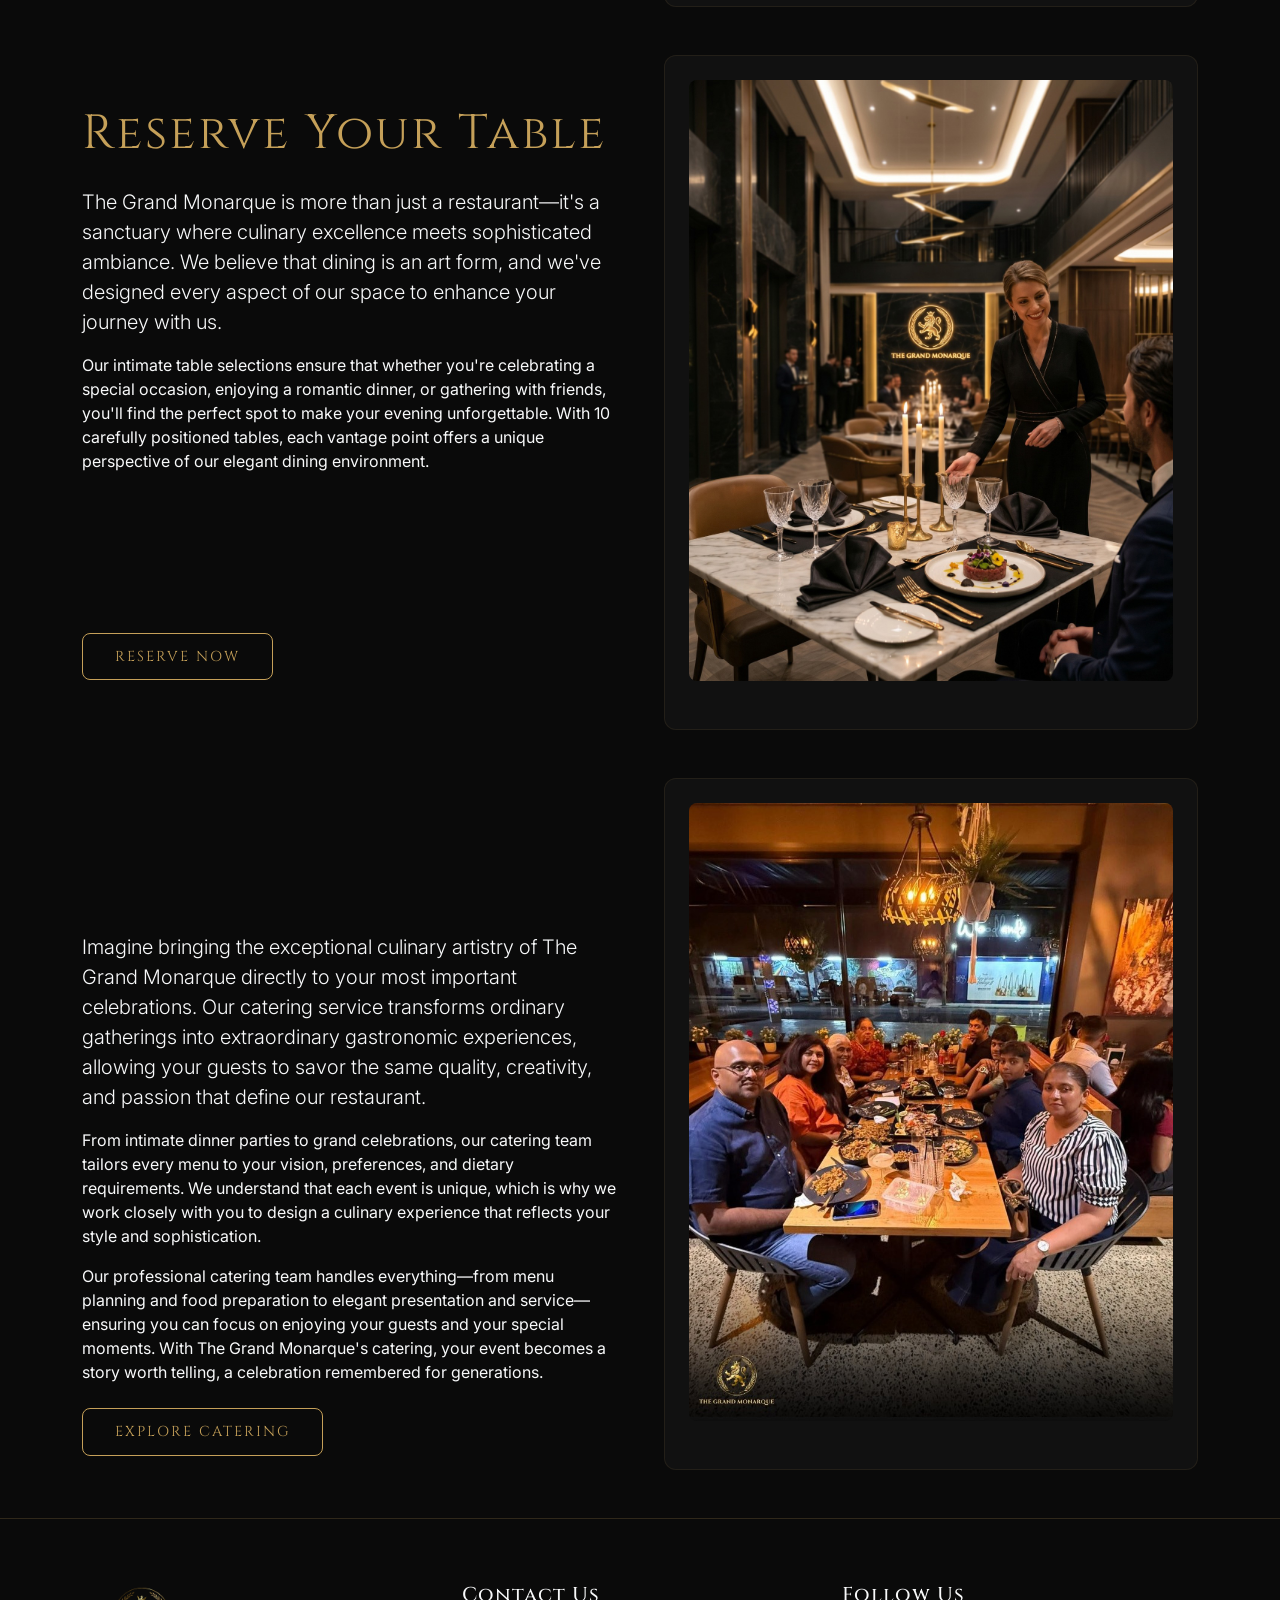
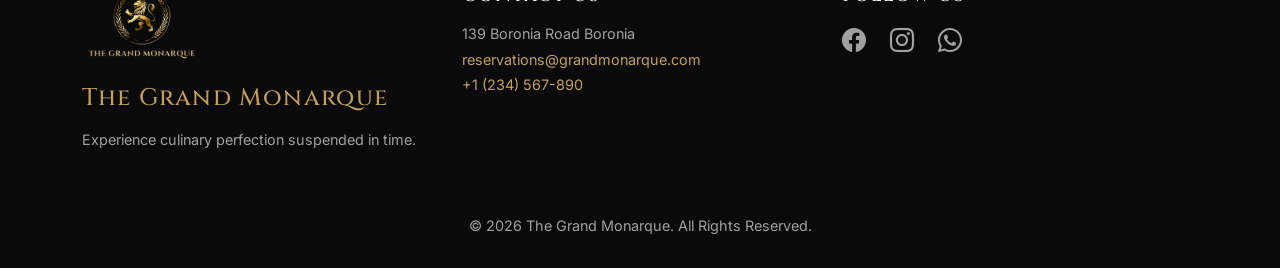
==== commit 91d7e93f: "18/05/2026 Perfective maintenance is done" ====
--- a/index.html
+++ b/index.html
@@ -357,10 +357,9 @@
 
   <!-- Sticky CTA -->
   <a href="menu.html" class="sticky-order-cta" target="_blank">ORDER </a>
-
-  <!-- Footer -->
-  <footer class="footer">
-    <div class="container ">
+<!-- Footer -->
+  <footer class="footer mt-auto">
+    <div class="container">
       <div class="row g-4 text-center text-md-start">
         <div class="col-md-4">
           <img src="assets/LOGO.png" alt="The Grand Monarque" class="footer-logo mb-3" style="max-width: 120px;">
@@ -369,18 +368,16 @@
         </div>
         <div class="col-md-4">
           <h5 class="brand-font text-light mb-3">Contact Us</h5>
-          <p class="footer-text mb-1">123 Culinary Avenue, Food District</p>
-          <p class="footer-text mb-1"><a href="mailto:reservations@grandmonarque.com"
-              class="text-gold text-decoration-none">reservations@grandmonarque.com</a></p>
-          <p class="footer-text"><a href="tel:+1234567890" class="text-gold text-decoration-none">+1 (234) 567-890</a>
-          </p>
+          <p class="footer-text mb-1">139 Boronia Road Boronia</p>
+          <p class="footer-text mb-1"><a href="mailto:reservations@grandmonarque.com" class="text-gold text-decoration-none">reservations@grandmonarque.com</a></p>
+          <p class="footer-text"><a href="tel:+1234567890" class="text-gold text-decoration-none">+1 (234) 567-890</a></p>
         </div>
         <div class="col-md-4">
           <h5 class="brand-font text-light mb-3">Follow Us</h5>
           <div class="social-icons justify-content-center justify-content-md-start">
-            <a href="#" class="social-icon"><i class="bi bi-facebook"></i></a>
-            <a href="#" class="social-icon"><i class="bi bi-instagram"></i></a>
-            <a href="#" class="social-icon"><i class="bi bi-whatsapp"></i></a>
+            <a href="https://www.facebook.com/share/1JCnJUMaGV/" class="social-icon"><i class="bi bi-facebook"></i></a>
+            <a href="https://www.instagram.com/grandmonarque_" class="social-icon"><i class="bi bi-instagram"></i></a>
+            <a href="https://wa.me/+61492989913" class="social-icon"><i class="bi bi-whatsapp"></i></a>
           </div>
         </div>
       </div>
@@ -391,7 +388,6 @@
       </div>
     </div>
   </footer>
-
   <!-- Scripts -->
   <script src="https://cdn.jsdelivr.net/npm/bootstrap@5.3.0/dist/js/bootstrap.bundle.min.js"></script>
   <script src="js/main.js"></script>
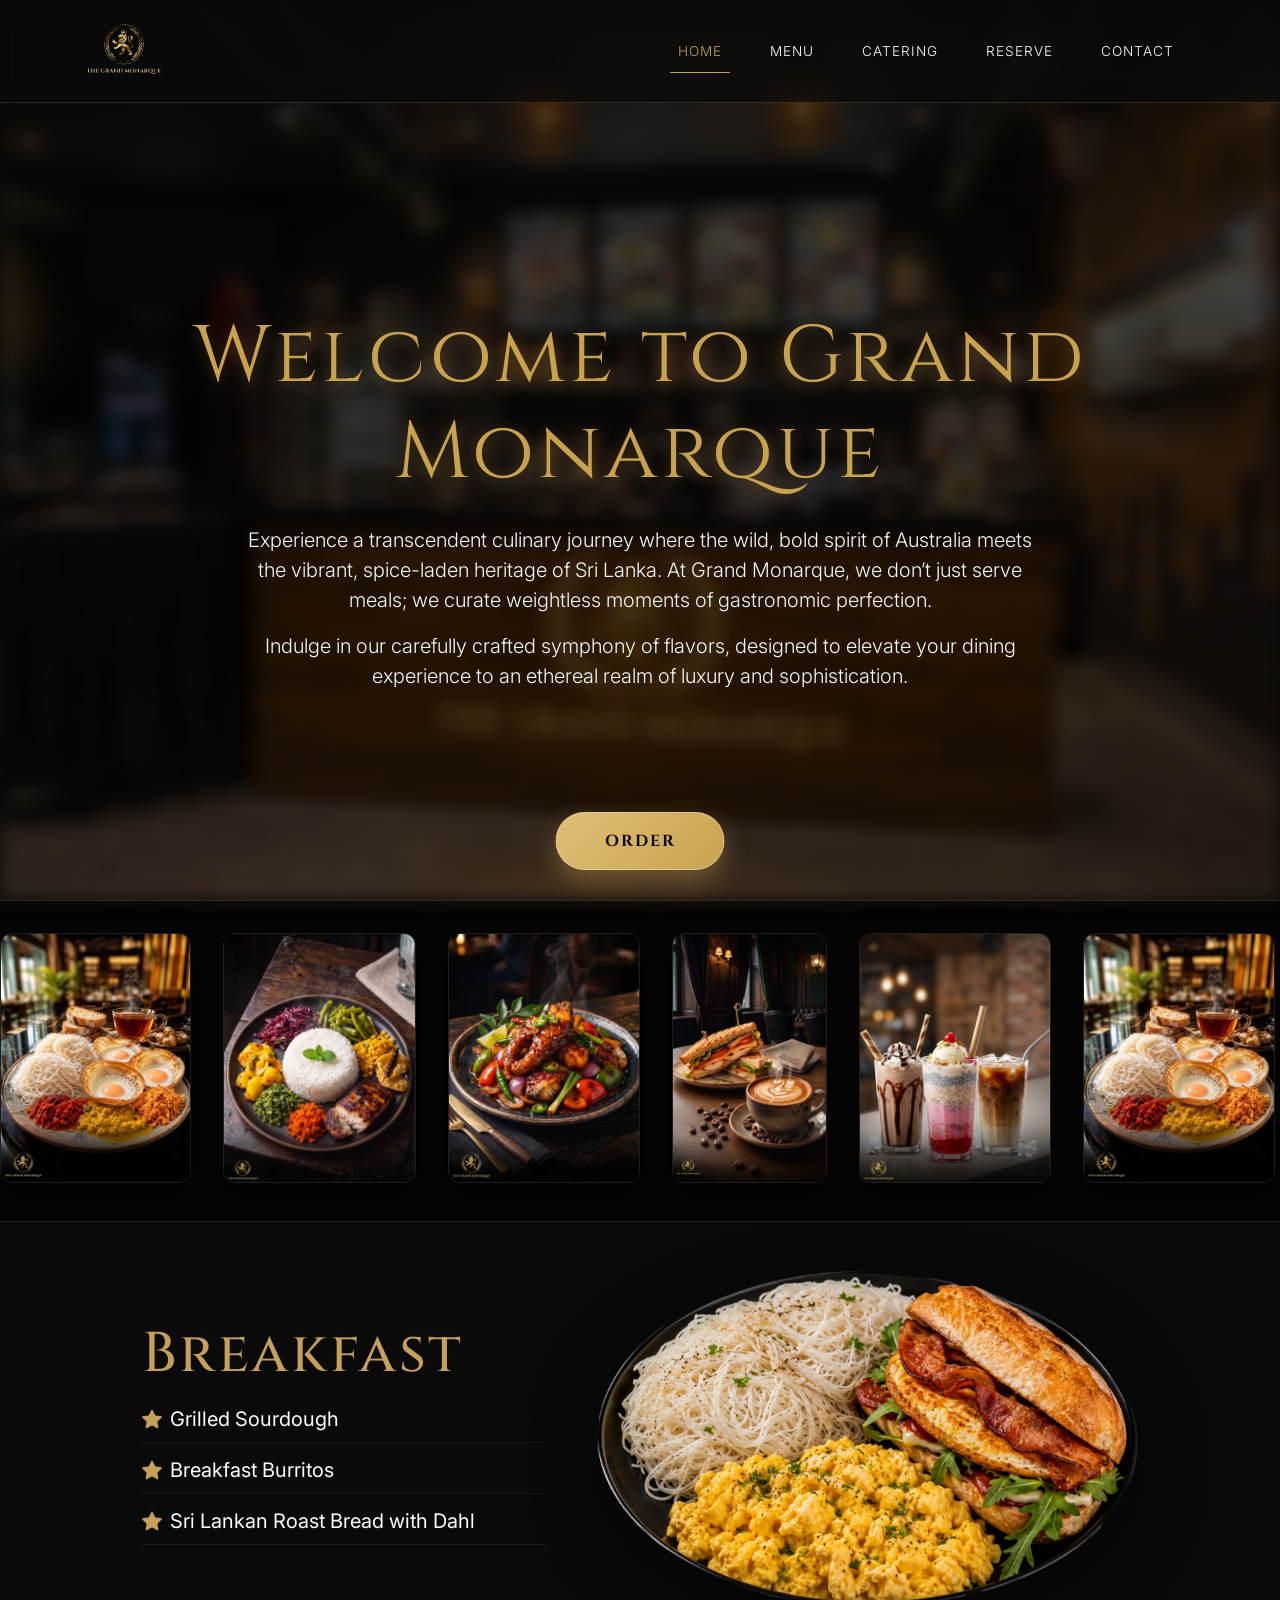
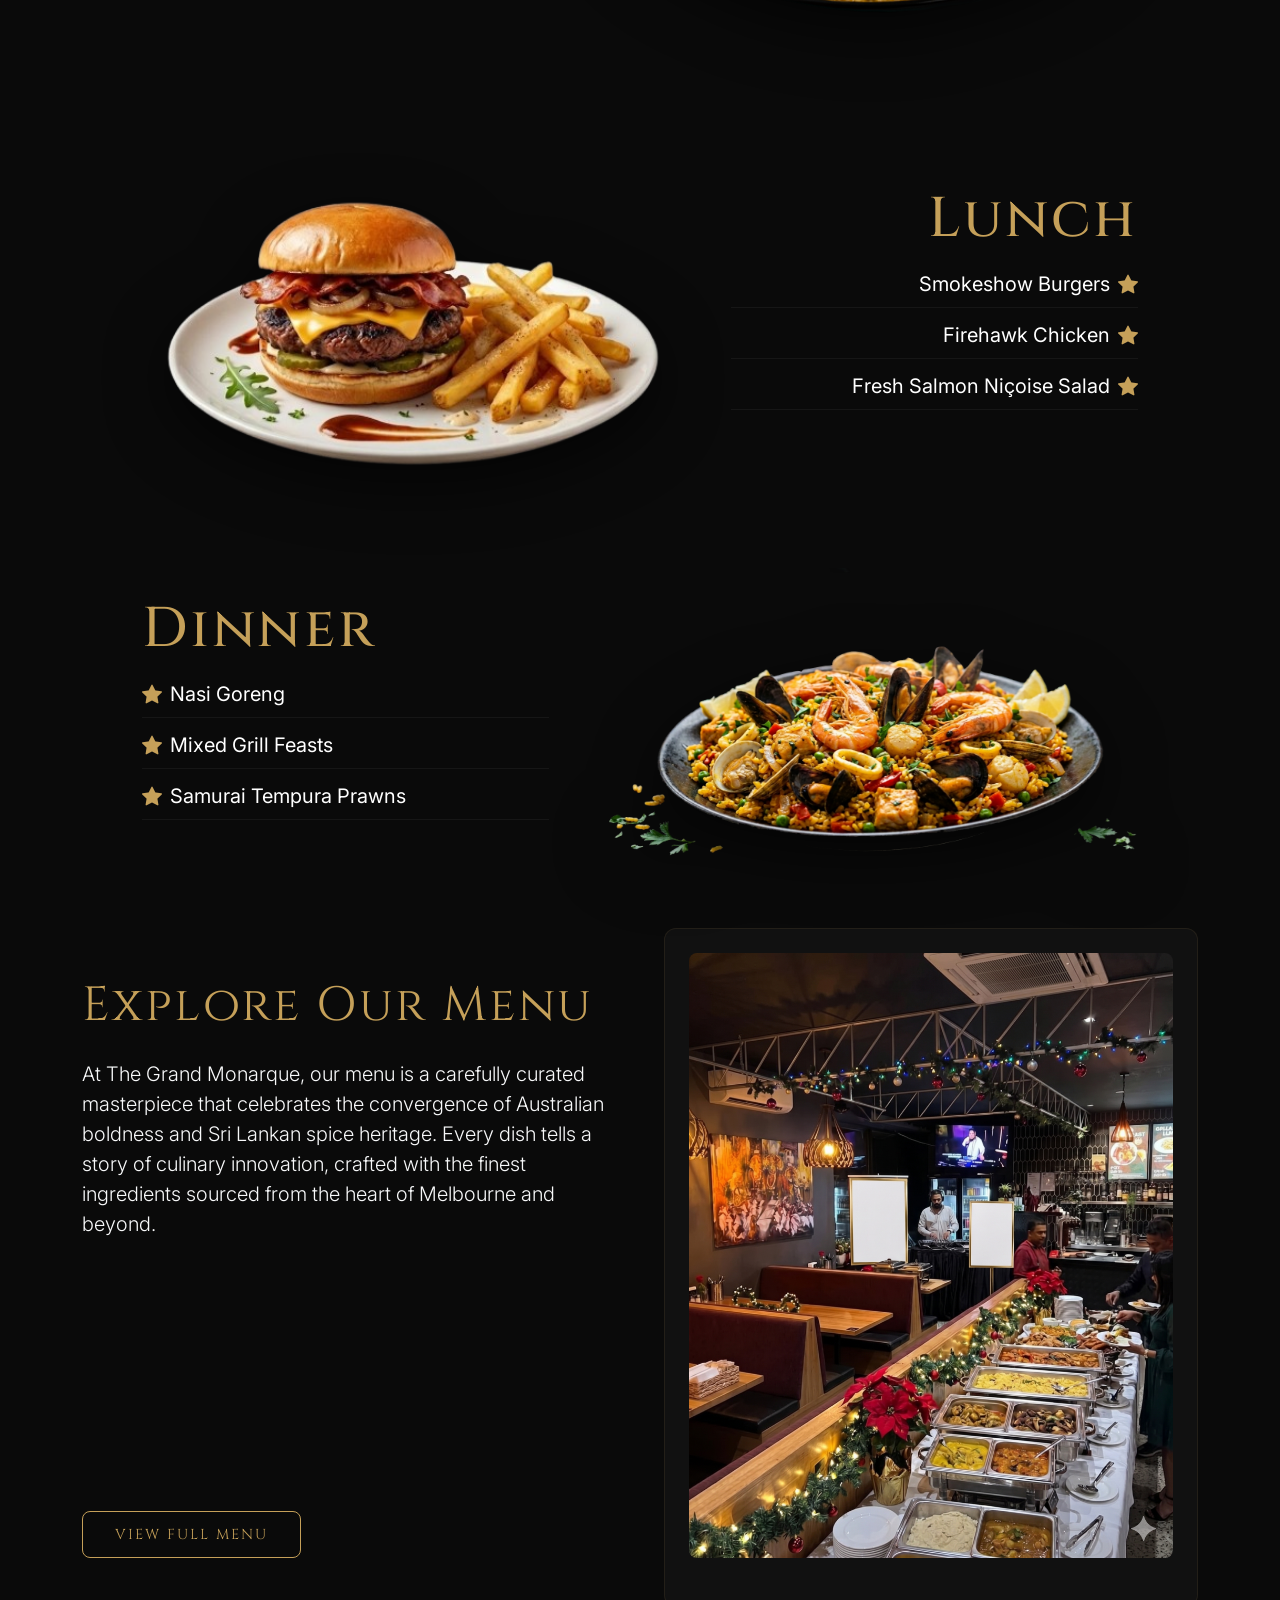
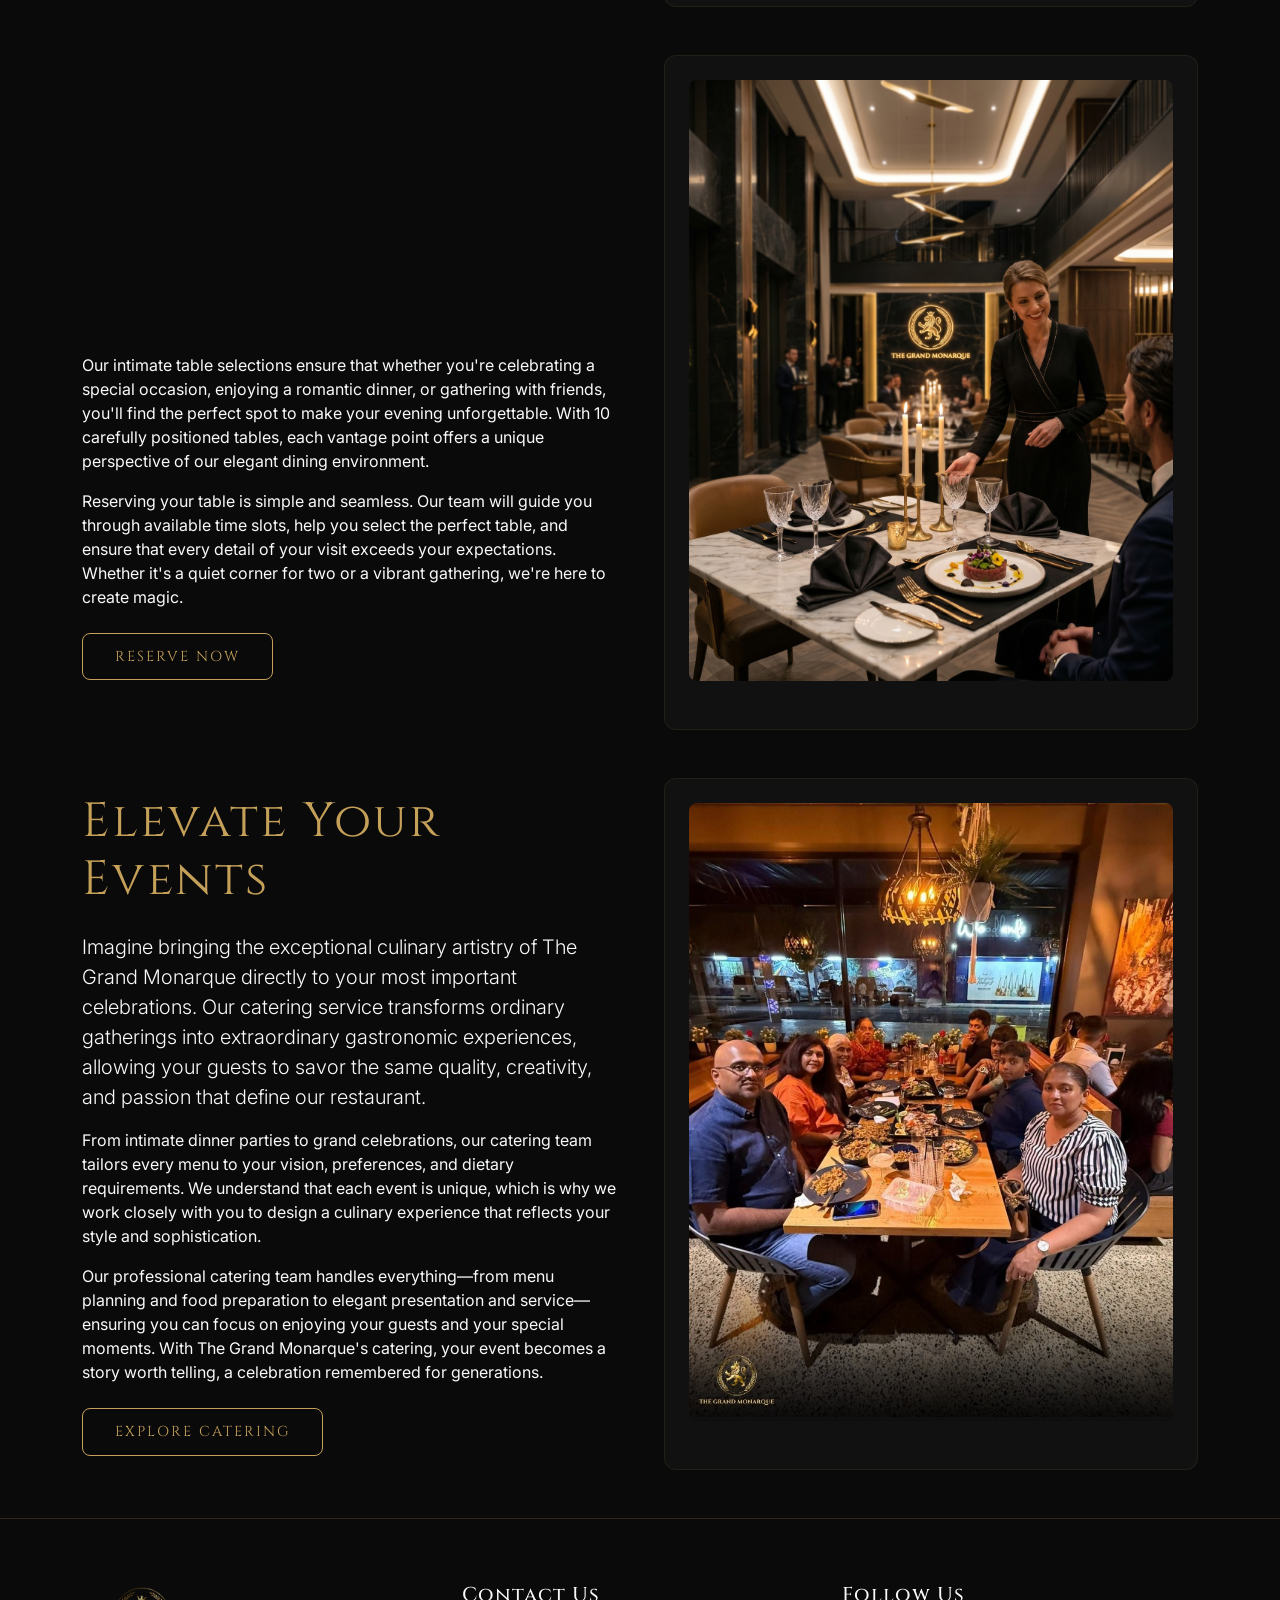
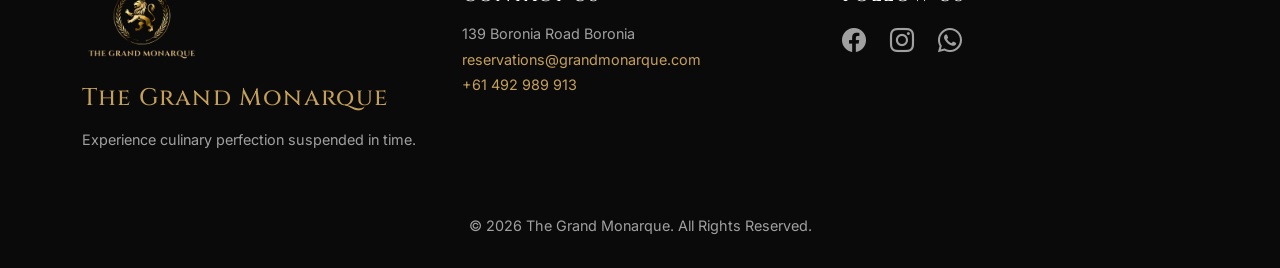
==== commit 217576bc: "contacts" ====
--- a/index.html
+++ b/index.html
@@ -4,6 +4,7 @@
 <head>
   <meta charset="UTF-8">
   <meta name="viewport" content="width=device-width, initial-scale=1.0">
+  <link rel="icon" type="image/png" href="assets/LOGO.png">
   <title>The Grand Monarque | Home</title>
   <!-- Bootstrap 5 CSS -->
   <link href="https://cdn.jsdelivr.net/npm/bootstrap@5.3.0/dist/css/bootstrap.min.css" rel="stylesheet">
@@ -370,14 +371,14 @@
           <h5 class="brand-font text-light mb-3">Contact Us</h5>
           <p class="footer-text mb-1">139 Boronia Road Boronia</p>
           <p class="footer-text mb-1"><a href="mailto:reservations@grandmonarque.com" class="text-gold text-decoration-none">reservations@grandmonarque.com</a></p>
-          <p class="footer-text"><a href="tel:+1234567890" class="text-gold text-decoration-none">+1 (234) 567-890</a></p>
+          <p class="footer-text"><a href="tel:+61492989913" class="text-gold text-decoration-none">+61 492 989 913</a></p>
         </div>
         <div class="col-md-4">
           <h5 class="brand-font text-light mb-3">Follow Us</h5>
           <div class="social-icons justify-content-center justify-content-md-start">
             <a href="https://www.facebook.com/share/1JCnJUMaGV/" class="social-icon"><i class="bi bi-facebook"></i></a>
             <a href="https://www.instagram.com/grandmonarque_" class="social-icon"><i class="bi bi-instagram"></i></a>
-            <a href="https://wa.me/+61492989913" class="social-icon"><i class="bi bi-whatsapp"></i></a>
+            <a href="https://wa.me/61492989913" class="social-icon"><i class="bi bi-whatsapp"></i></a>
           </div>
         </div>
       </div>
--- a/css/styles.css
+++ b/css/styles.css
@@ -288,6 +288,7 @@
 
 /* Featured Cards (Menu, Catering) */
 .glass-card {
+  position: relative;
   background: rgba(255, 255, 255, 0.03);
   border: 1px solid rgba(197, 160, 89, 0.1);
   border-radius: 12px;
@@ -307,6 +308,36 @@
   height: auto;
   border-radius: 8px;
   margin-bottom: 1.5rem;
+}
+
+/* Map overlay actions inside the glass card */
+.map-actions {
+  position: absolute;
+  top: 12px;
+  right: 12px;
+  z-index: 3;
+}
+
+.map-fallback-note {
+  position: absolute;
+  left: 12px;
+  bottom: 12px;
+  z-index: 3;
+  color: var(--color-text-muted);
+  font-size: 0.9rem;
+}
+
+/* Leaflet / Map styles */
+.map-wrapper {
+  height: 100%;
+  padding: 0;
+}
+
+#map {
+  width: 100%;
+  height: 100%;
+  border-radius: 8px;
+  z-index: 1;
 }
 
 /* Forms */
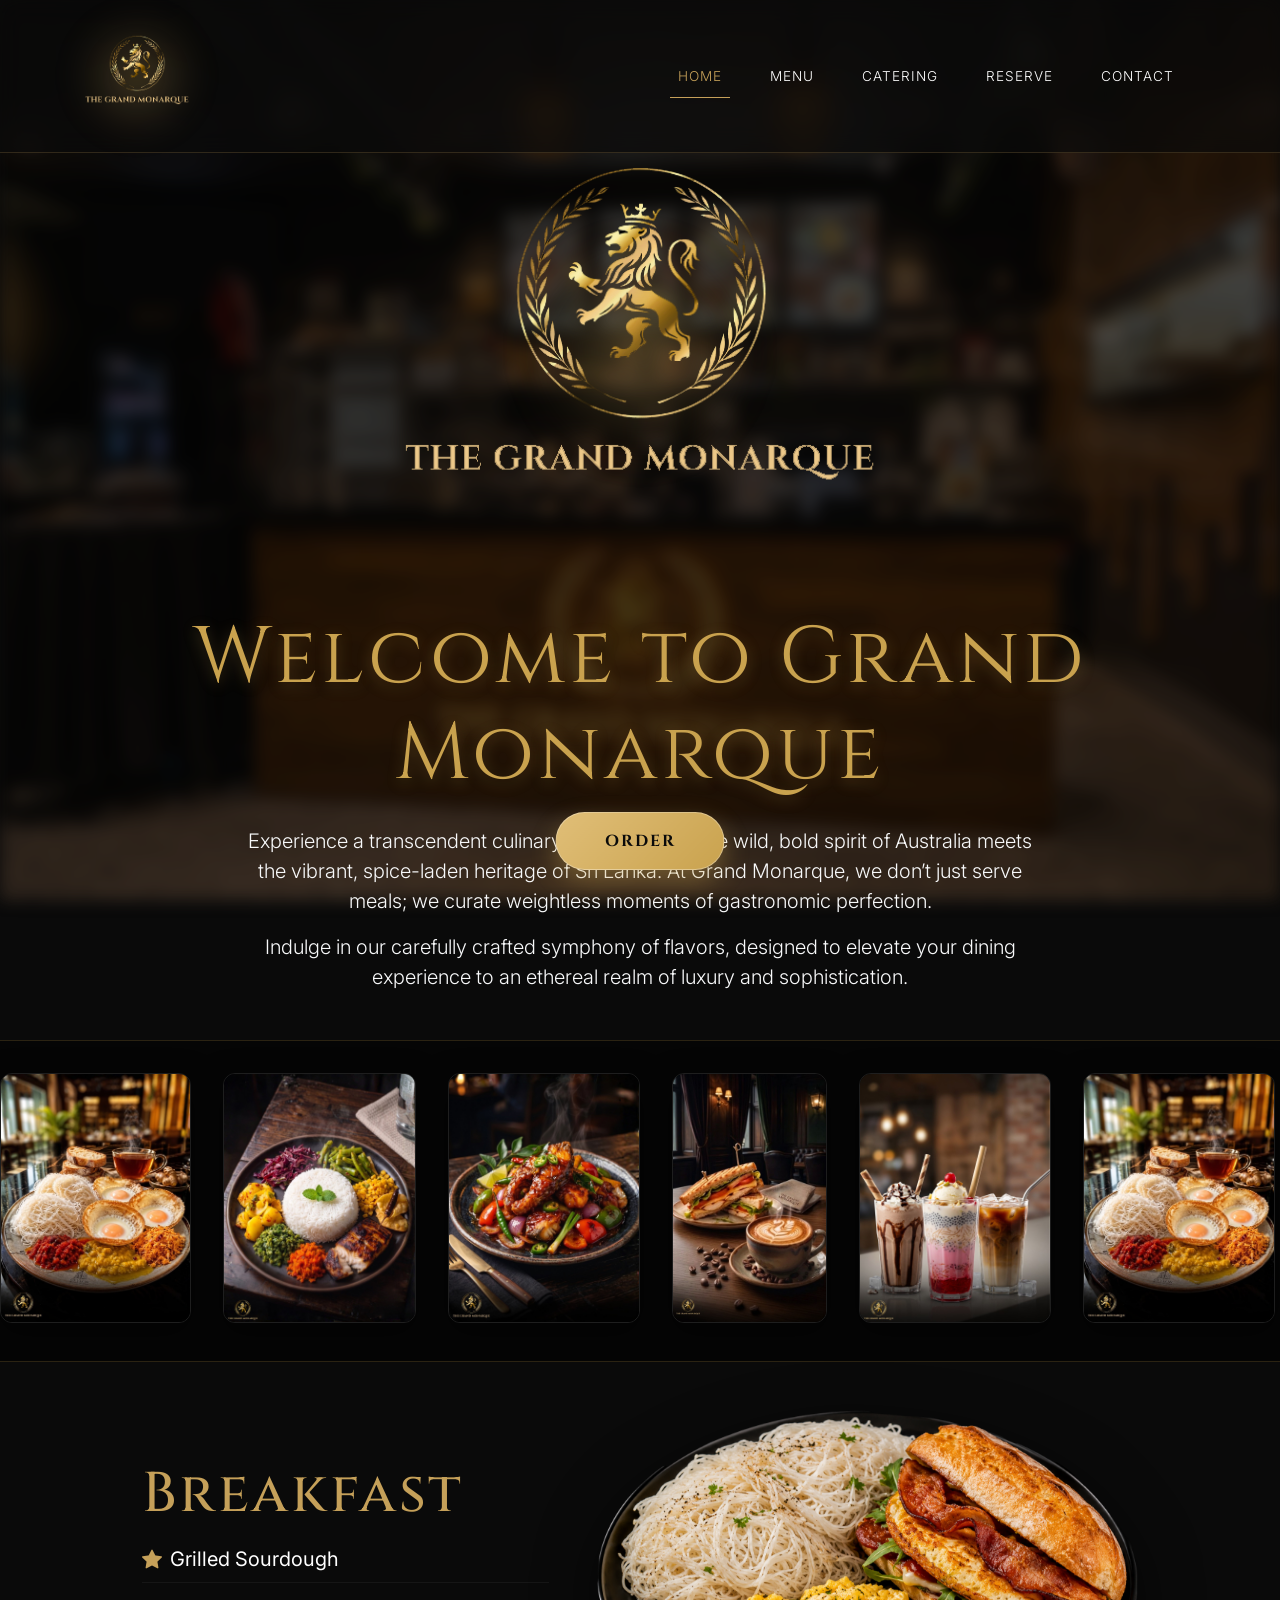
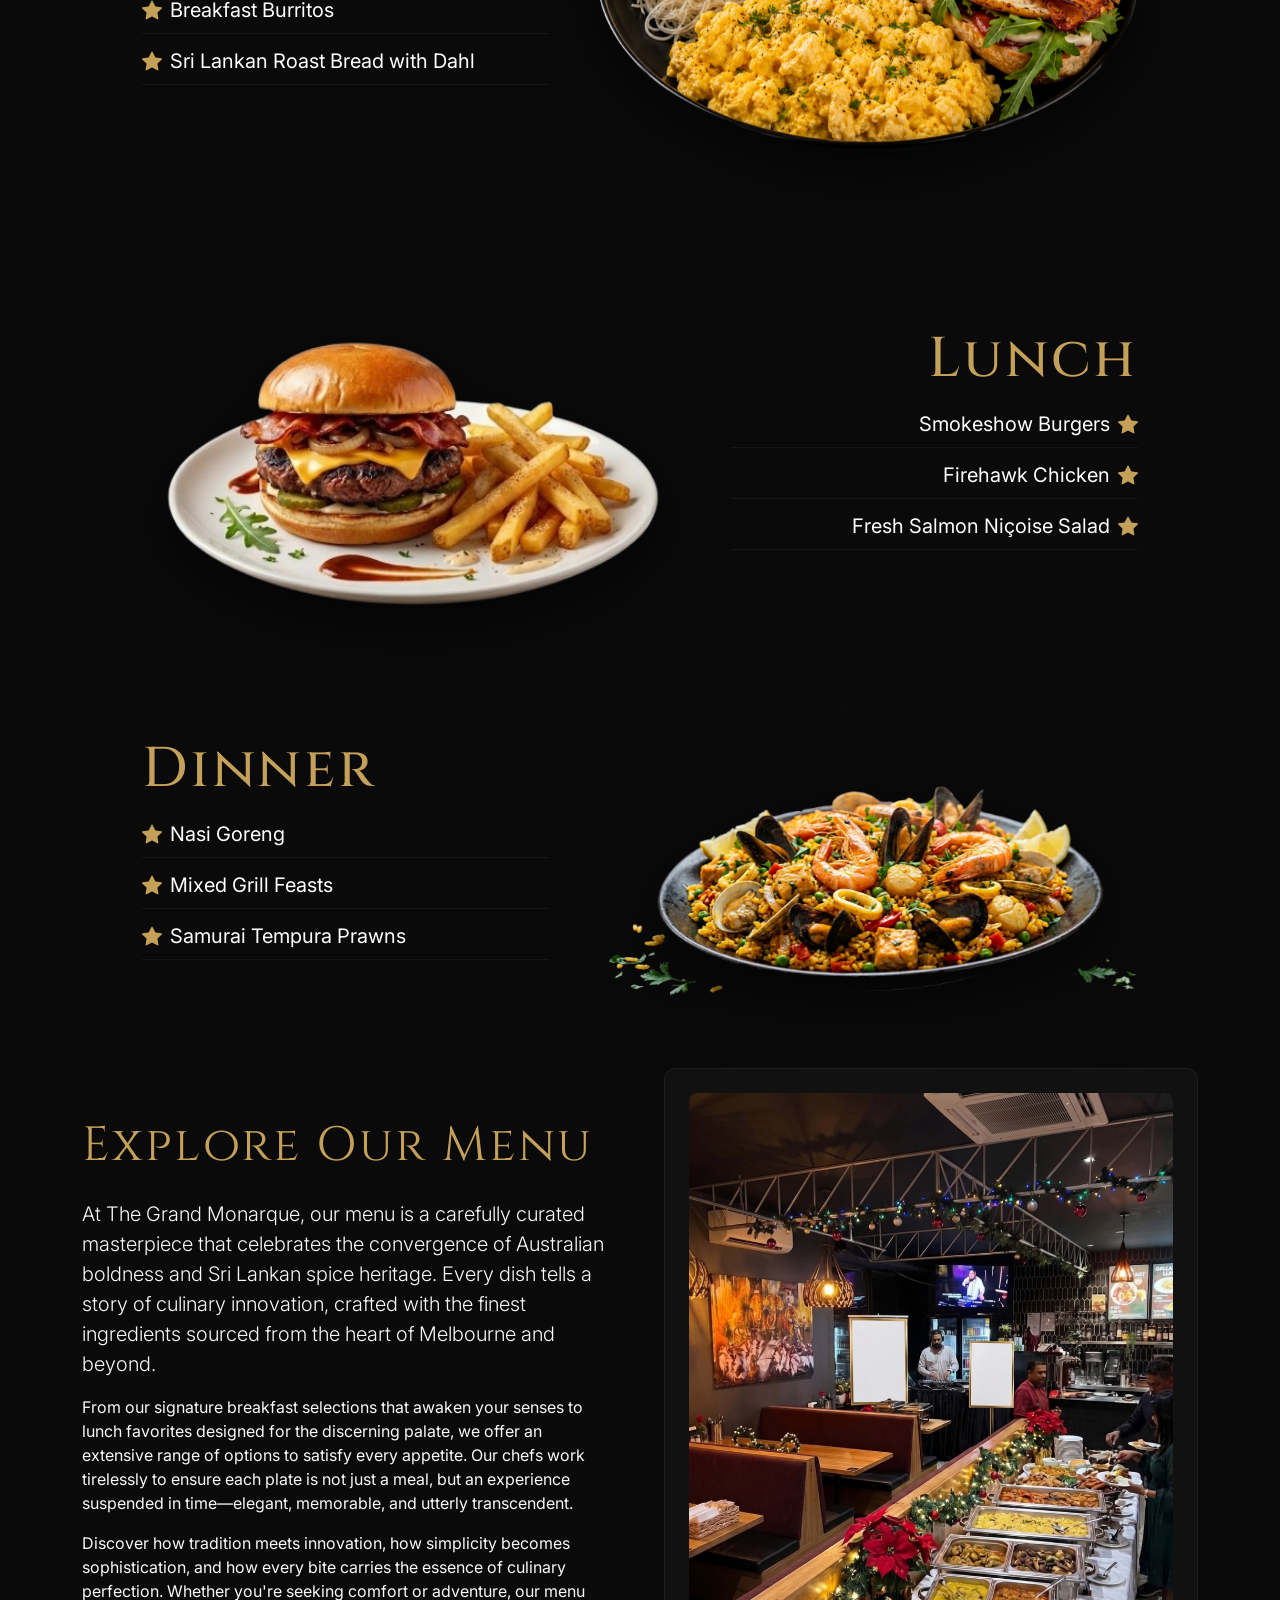
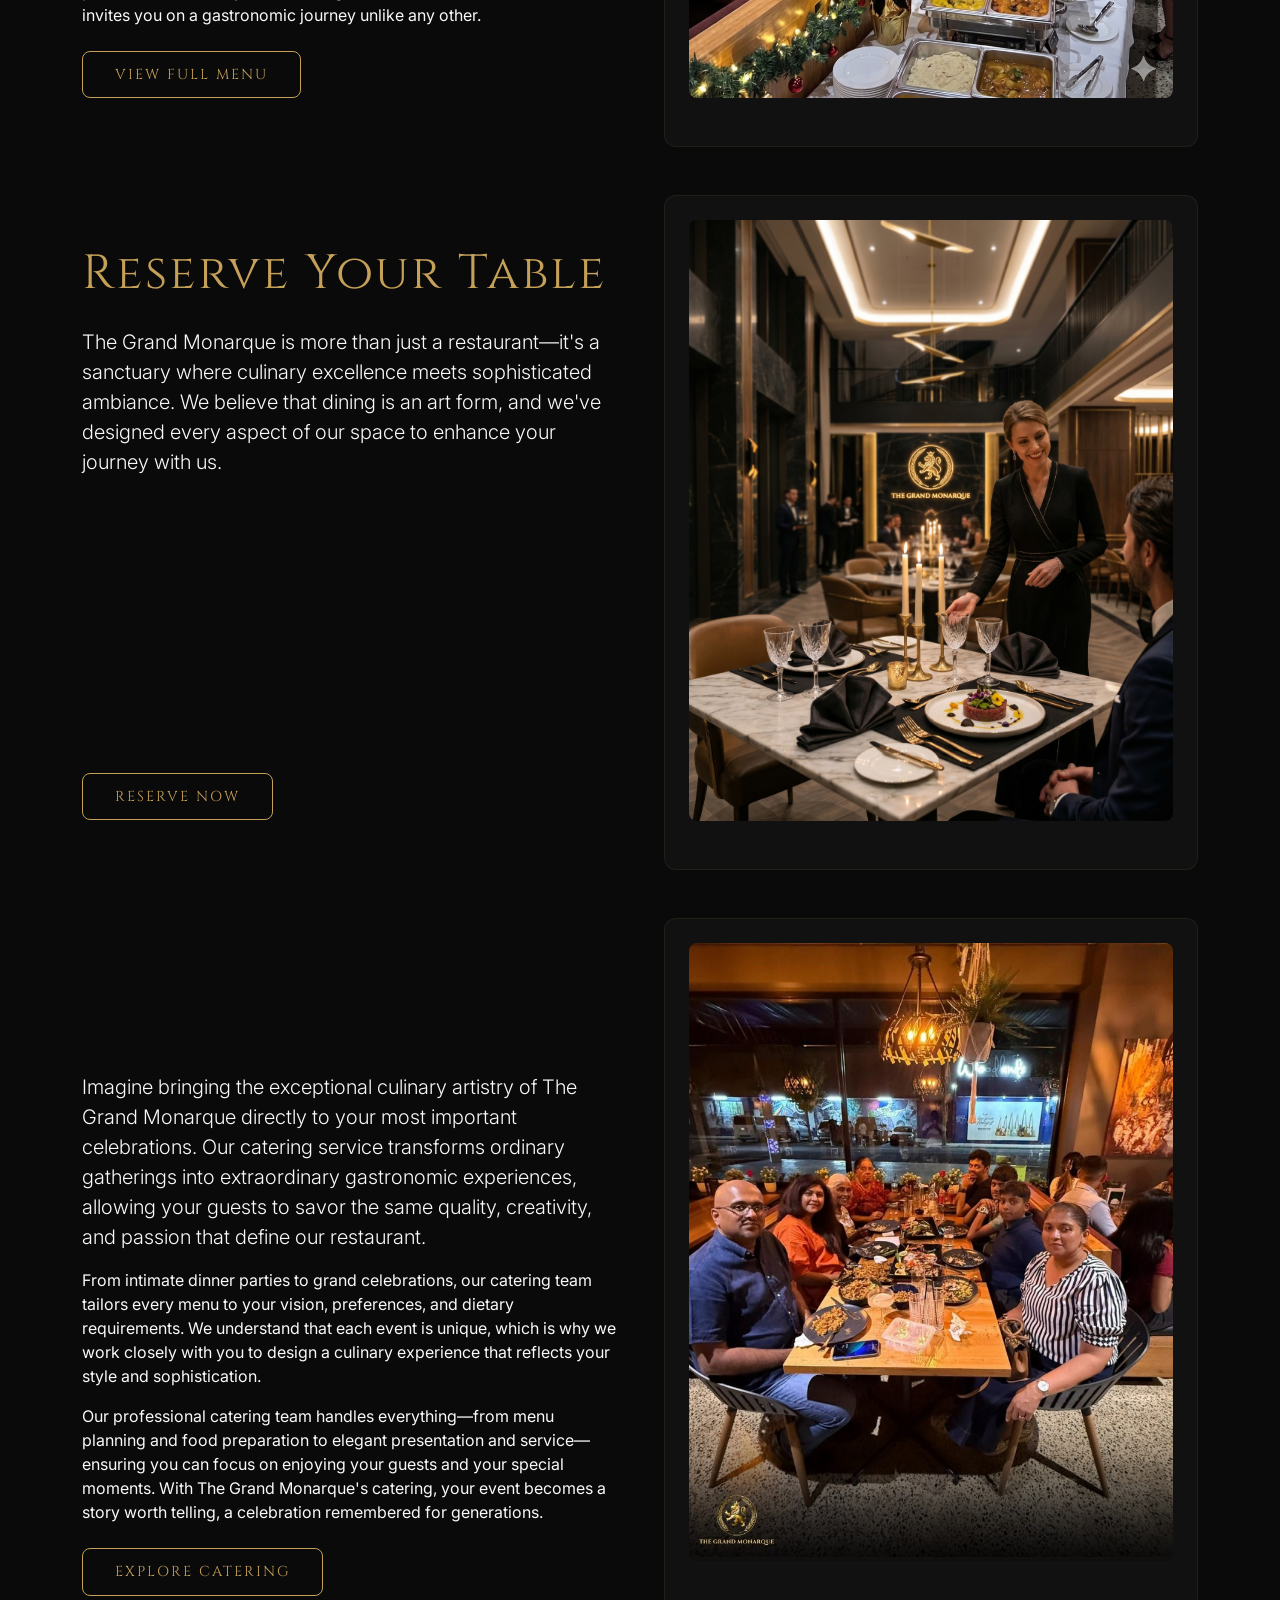
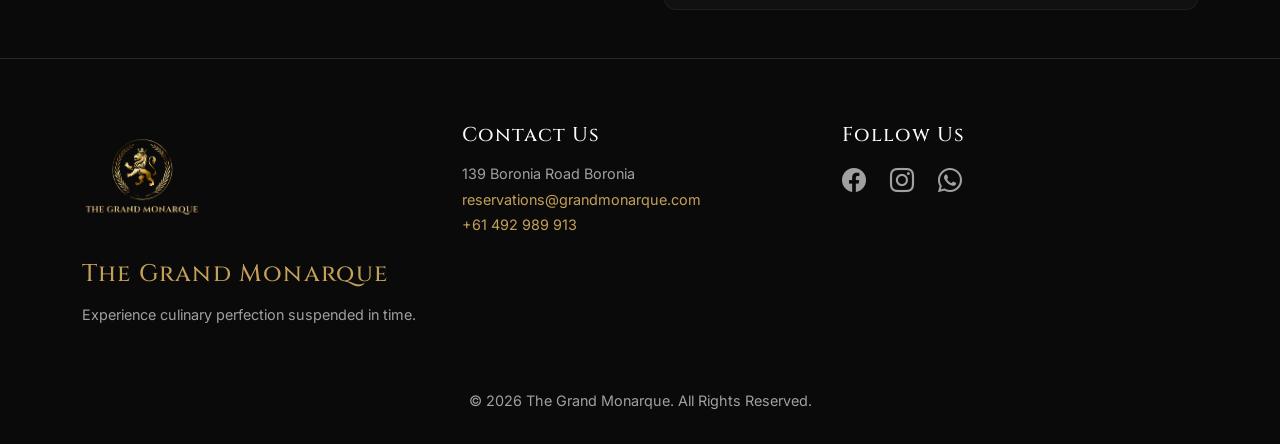
==== commit a3a5c227: "styles" ====
--- a/index.html
+++ b/index.html
@@ -167,7 +167,10 @@
   <!-- Header & Hero Section -->
   <header class="hero-section antigravity-hero">
     <div class="container hero-content ethereal text-center">
-      <h1 class="brand-font display-1 mb-4 gold-accent mt-5">Welcome to Grand Monarque</h1>
+      <div class="hero-logo-wrapper">
+        <img src="assets/LOGO.png" alt="The Grand Monarque Logo" style="width: 500px;">
+      </div>
+      <h1 class="brand-font display-1 mb-4 gold-accent">Welcome to Grand Monarque</h1>
       <div class="hero-description mx-auto mt-4" style="max-width: 800px;">
         <p class="lead text-light mb-3">Experience a transcendent culinary journey where the wild, bold spirit of
           Australia meets the vibrant, spice-laden heritage of Sri Lanka. At Grand Monarque, we don’t just serve meals;
--- a/css/styles.css
+++ b/css/styles.css
@@ -65,9 +65,66 @@
   transition: var(--transition-fast);
 }
 
+.navbar-brand {
+  position: relative;
+  display: inline-block;
+}
+
+.navbar-brand::before {
+  content: '';
+  position: absolute;
+  left: 50%;
+  top: 50%;
+  transform: translate(-50%, -50%);
+  width: 140px;
+  height: 140px;
+  border-radius: 50%;
+  background: radial-gradient(circle at center, rgba(197,160,89,0.45) 0%, rgba(197,160,89,0.18) 25%, rgba(197,160,89,0.06) 50%, transparent 70%);
+  filter: blur(18px);
+  z-index: 1;
+  pointer-events: none;
+  opacity: 0.95;
+  animation: logoGlow 4s ease-in-out infinite;
+}
+
 .navbar-brand img {
-  height: 60px;
+  height: 110px;
   object-fit: contain;
+  position: relative;
+  z-index: 2;
+  transition: transform 0.3s ease, box-shadow 0.3s ease, filter 0.3s ease;
+  will-change: transform, box-shadow;
+}
+
+@keyframes logoGlow {
+  0% {
+    transform: translate(-50%, -50%) scale(0.98);
+    opacity: 0.75;
+  }
+  50% {
+    transform: translate(-50%, -50%) scale(1.06);
+    opacity: 1;
+  }
+  100% {
+    transform: translate(-50%, -50%) scale(0.98);
+    opacity: 0.75;
+  }
+}
+
+.navbar-brand img:hover {
+  transform: scale(1.08);
+}
+
+/* Reduce logo and glow size on very small screens */
+@media (max-width: 576px) {
+  .navbar-brand::before {
+    width: 96px;
+    height: 96px;
+    filter: blur(12px);
+  }
+  .navbar-brand img {
+    height: 72px;
+  }
 }
 
 .nav-link {
@@ -201,6 +258,59 @@
   position: relative;
   overflow: hidden;
   padding-top: 80px;
+}
+
+/* Hero logo (centered above main heading) */
+.hero-logo-wrapper {
+  position: relative;
+  display: flex;
+  justify-content: center;
+  align-items: center;
+  margin-bottom: 0.5rem;
+}
+
+.hero-logo-wrapper::before {
+  content: '';
+  position: absolute;
+  left: 50%;
+  top: 50%;
+  transform: translate(-50%, -50%);
+  width: 220px;
+  height: 220px;
+  border-radius: 50%;
+  background: radial-gradient(circle at center, rgba(197,160,89,0.45) 0%, rgba(197,160,89,0.18) 30%, rgba(197,160,89,0.06) 55%, transparent 75%);
+  filter: blur(20px);
+  z-index: 1;
+  pointer-events: none;
+  animation: heroLogoPulse 4s ease-in-out infinite;
+}
+
+.hero-logo {
+  position: relative;
+  z-index: 2;
+  width: 160px;
+  height: auto;
+  display: block;
+  border-radius: 50%;
+  box-shadow: 0 28px 60px rgba(0,0,0,0.6), 0 10px 30px rgba(197,160,89,0.18);
+  transition: transform 0.35s ease, box-shadow 0.35s ease;
+}
+
+.hero-logo:hover {
+  transform: scale(1.05);
+  box-shadow: 0 36px 80px rgba(0,0,0,0.65), 0 14px 40px rgba(197,160,89,0.26);
+}
+
+@keyframes heroLogoPulse {
+  0% { transform: translate(-50%, -50%) scale(0.98); opacity: 0.85; }
+  50% { transform: translate(-50%, -50%) scale(1.04); opacity: 1; }
+  100% { transform: translate(-50%, -50%) scale(0.98); opacity: 0.85; }
+}
+
+@media (max-width: 768px) {
+  .hero-logo-wrapper::before { width: 140px; height: 140px; filter: blur(14px); }
+  .hero-logo { width: 110px; }
+  .brand-font.display-1 { font-size: 2.2rem; }
 }
 
 .hero-content {
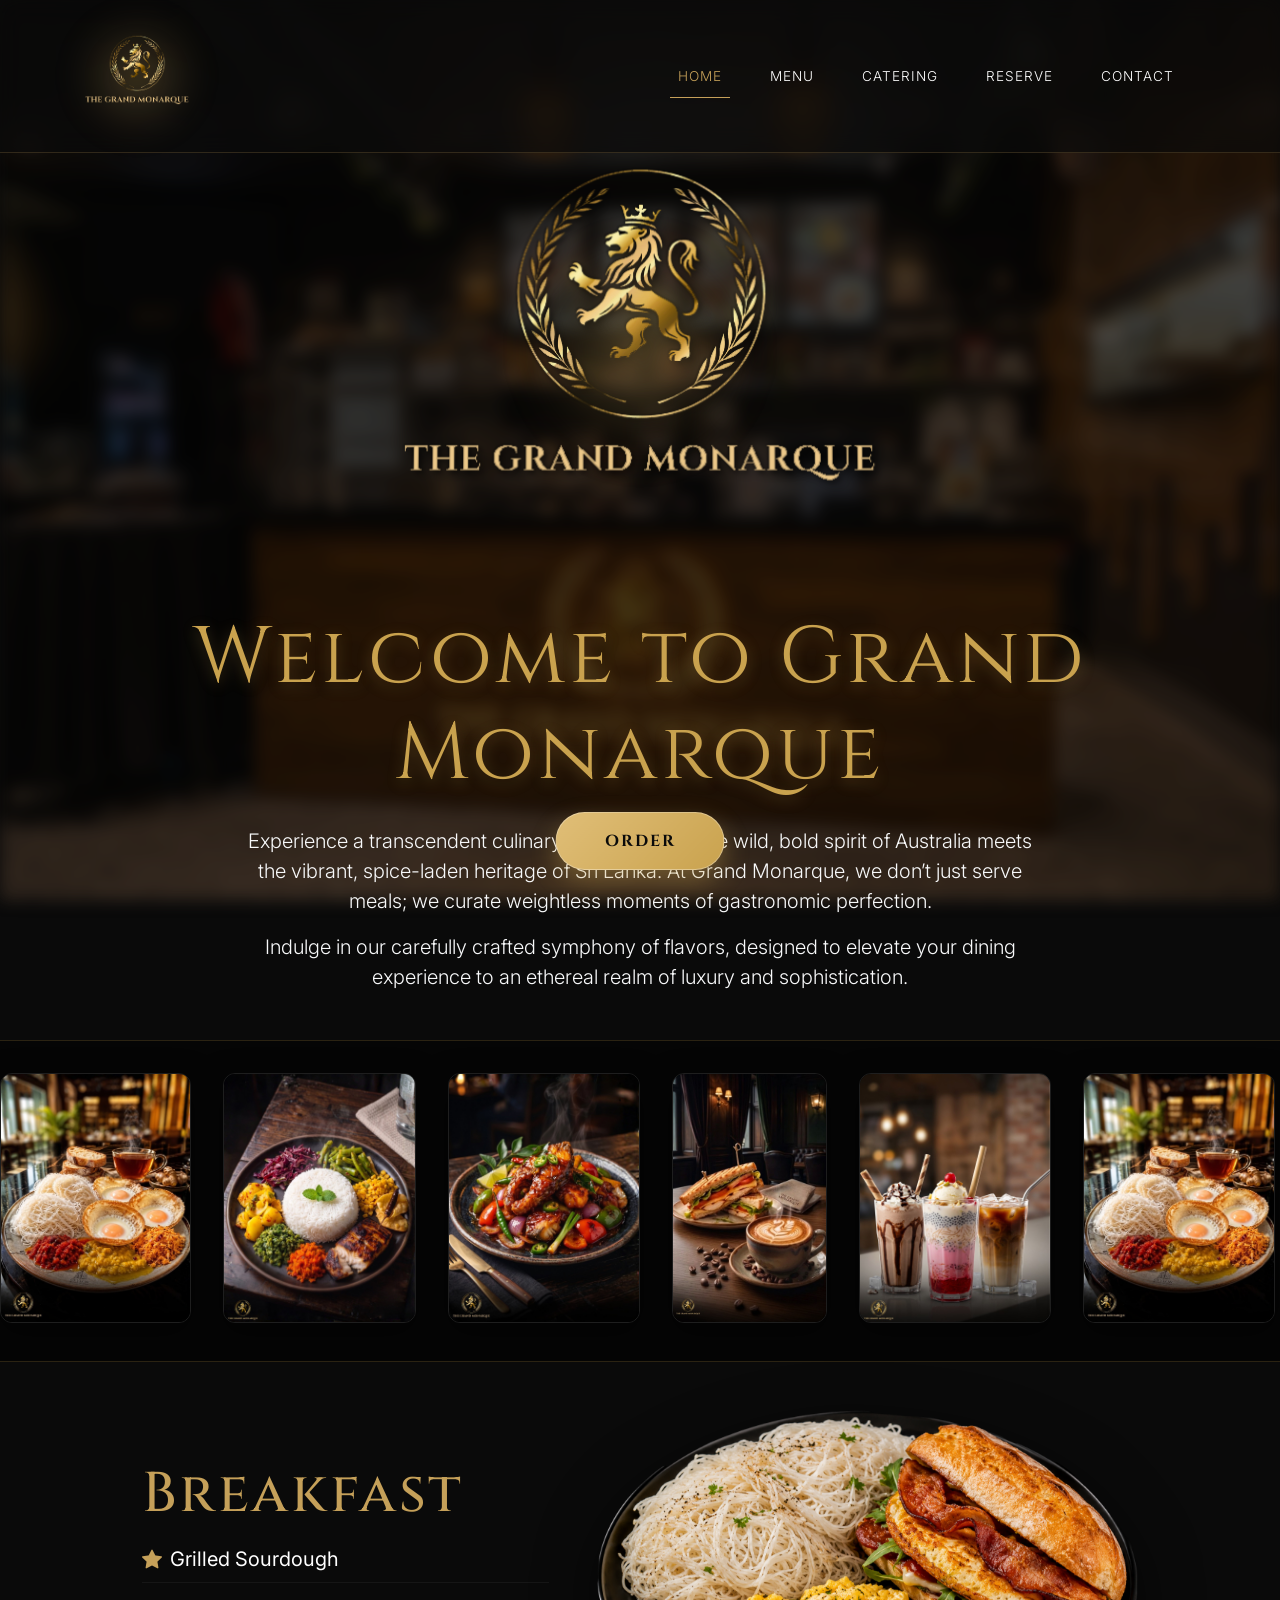
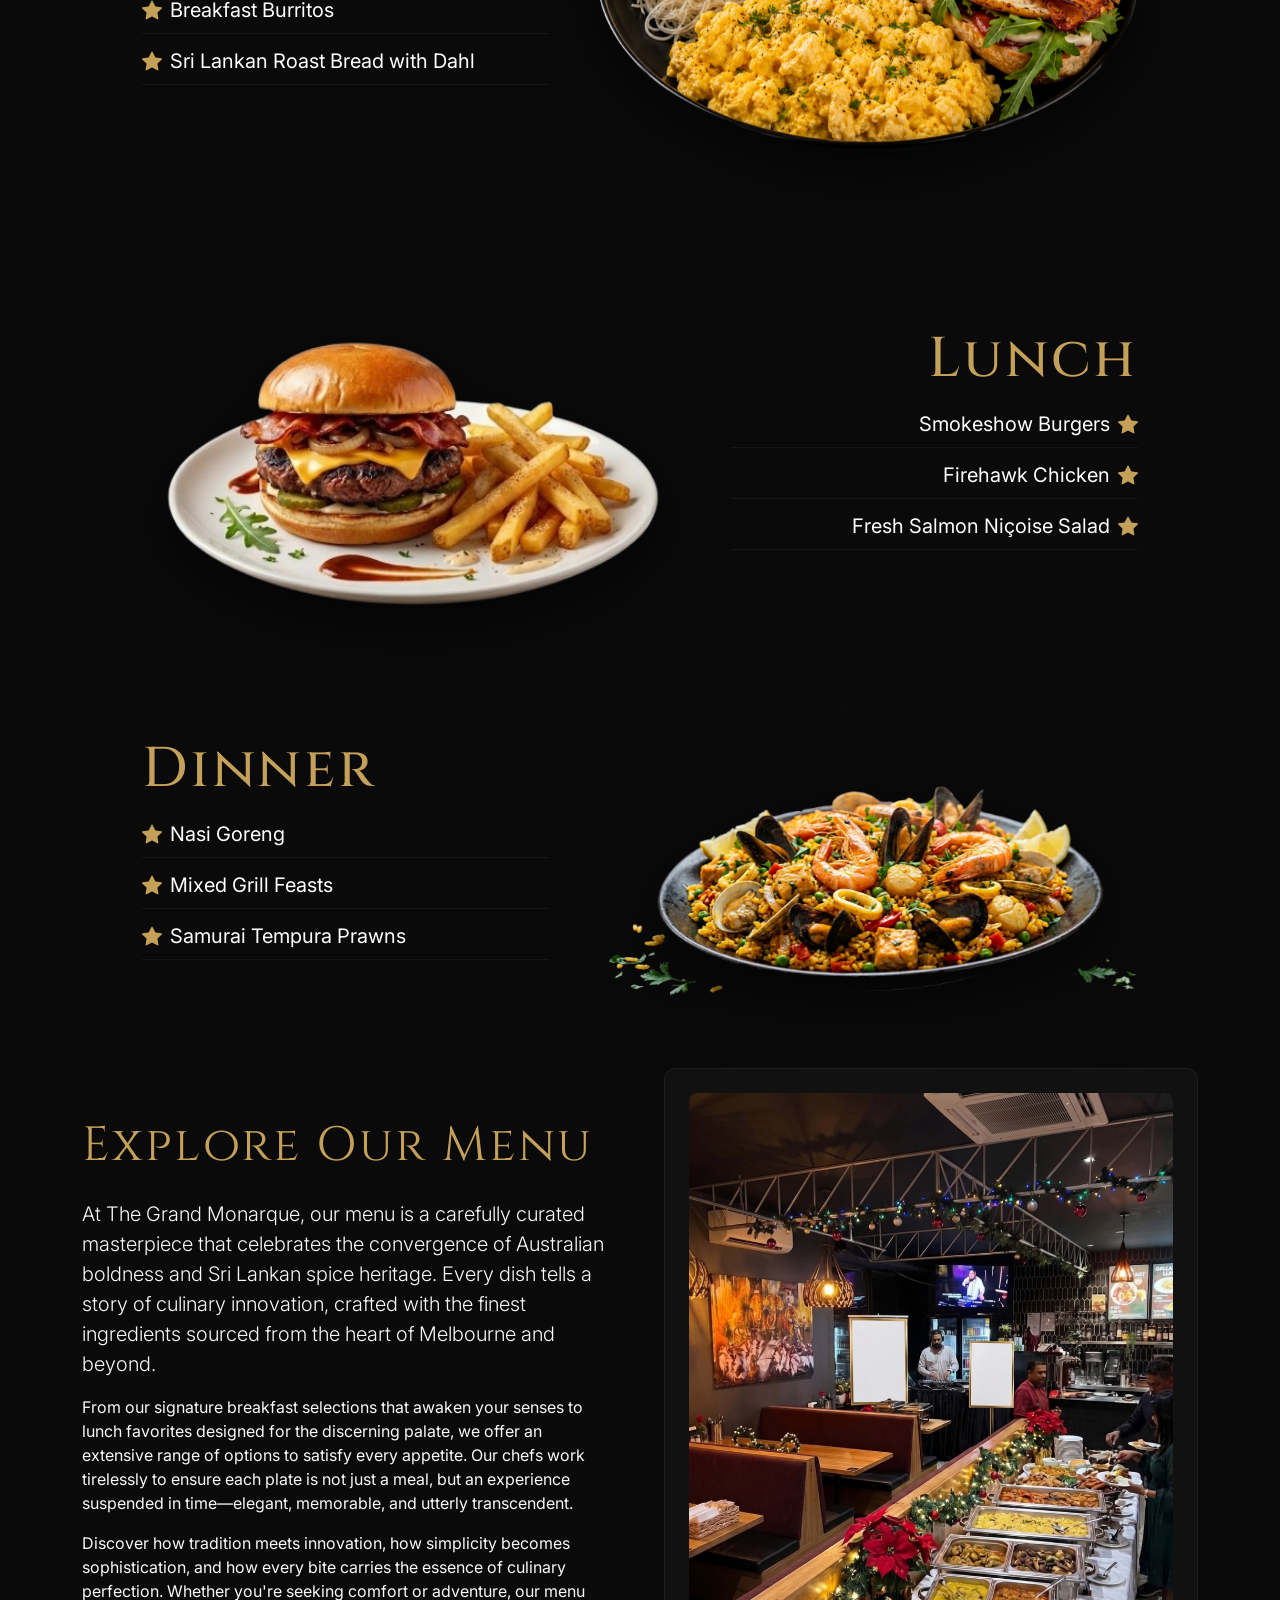
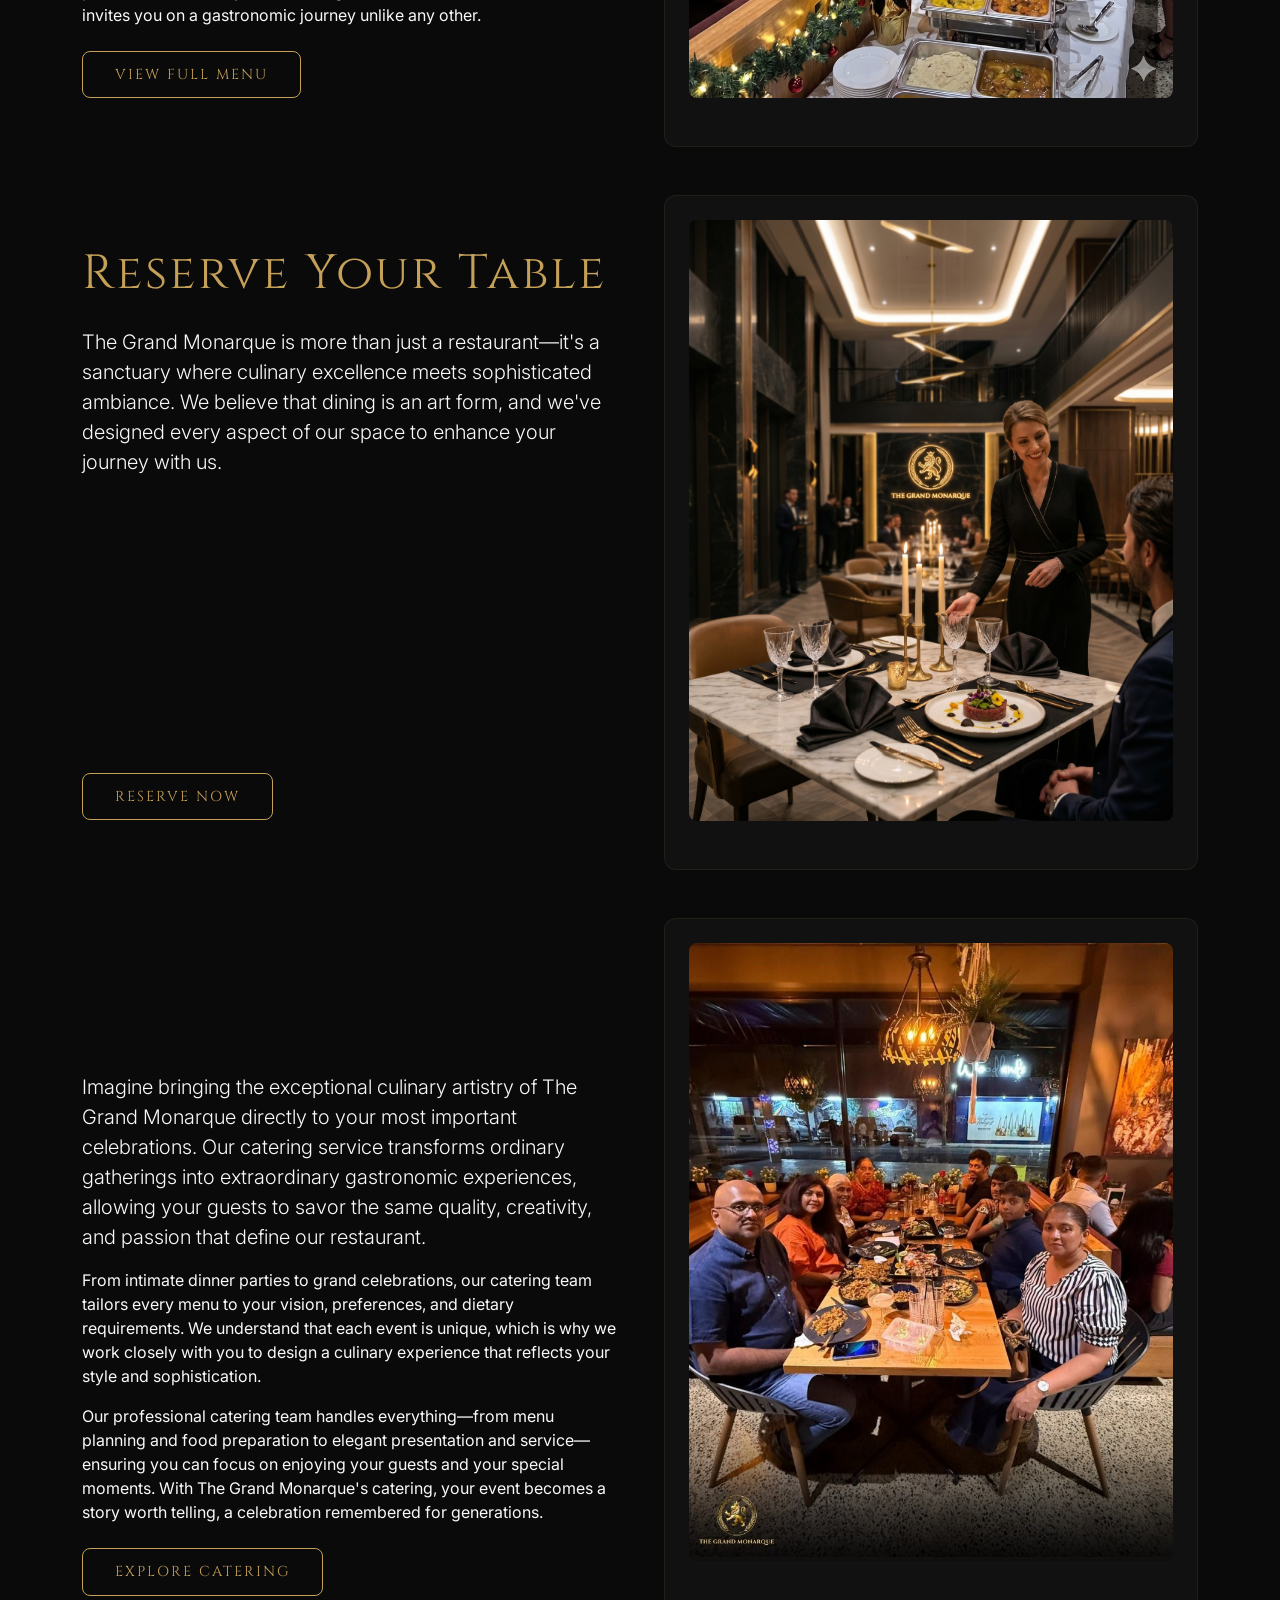
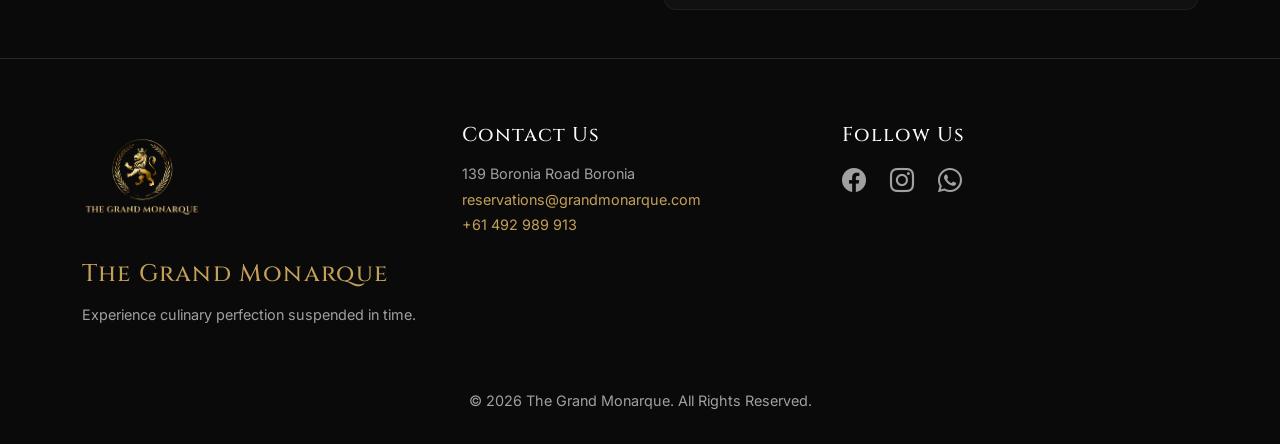
==== commit 1717465b: "Update index.html" ====
--- a/index.html
+++ b/index.html
@@ -168,7 +168,17 @@
   <header class="hero-section antigravity-hero">
     <div class="container hero-content ethereal text-center">
       <div class="hero-logo-wrapper">
-        <img src="assets/LOGO.png" alt="The Grand Monarque Logo" style="width: 500px;">
+       <img src="assets/LOGO.png"
+     alt="The Grand Monarque Logo"
+     style="
+       width: 500px;
+       filter:
+         drop-shadow(3px 3px 2px rgba(0,0,0,0.35))
+         drop-shadow(6px 6px 5px rgba(0,0,0,0.25))
+         drop-shadow(-1px -1px 1px rgba(0, 0, 0, 0.6));
+       transform: perspective(800px) rotateX(2deg);
+       transition: all 0.3s ease;
+     ">
       </div>
       <h1 class="brand-font display-1 mb-4 gold-accent">Welcome to Grand Monarque</h1>
       <div class="hero-description mx-auto mt-4" style="max-width: 800px;">
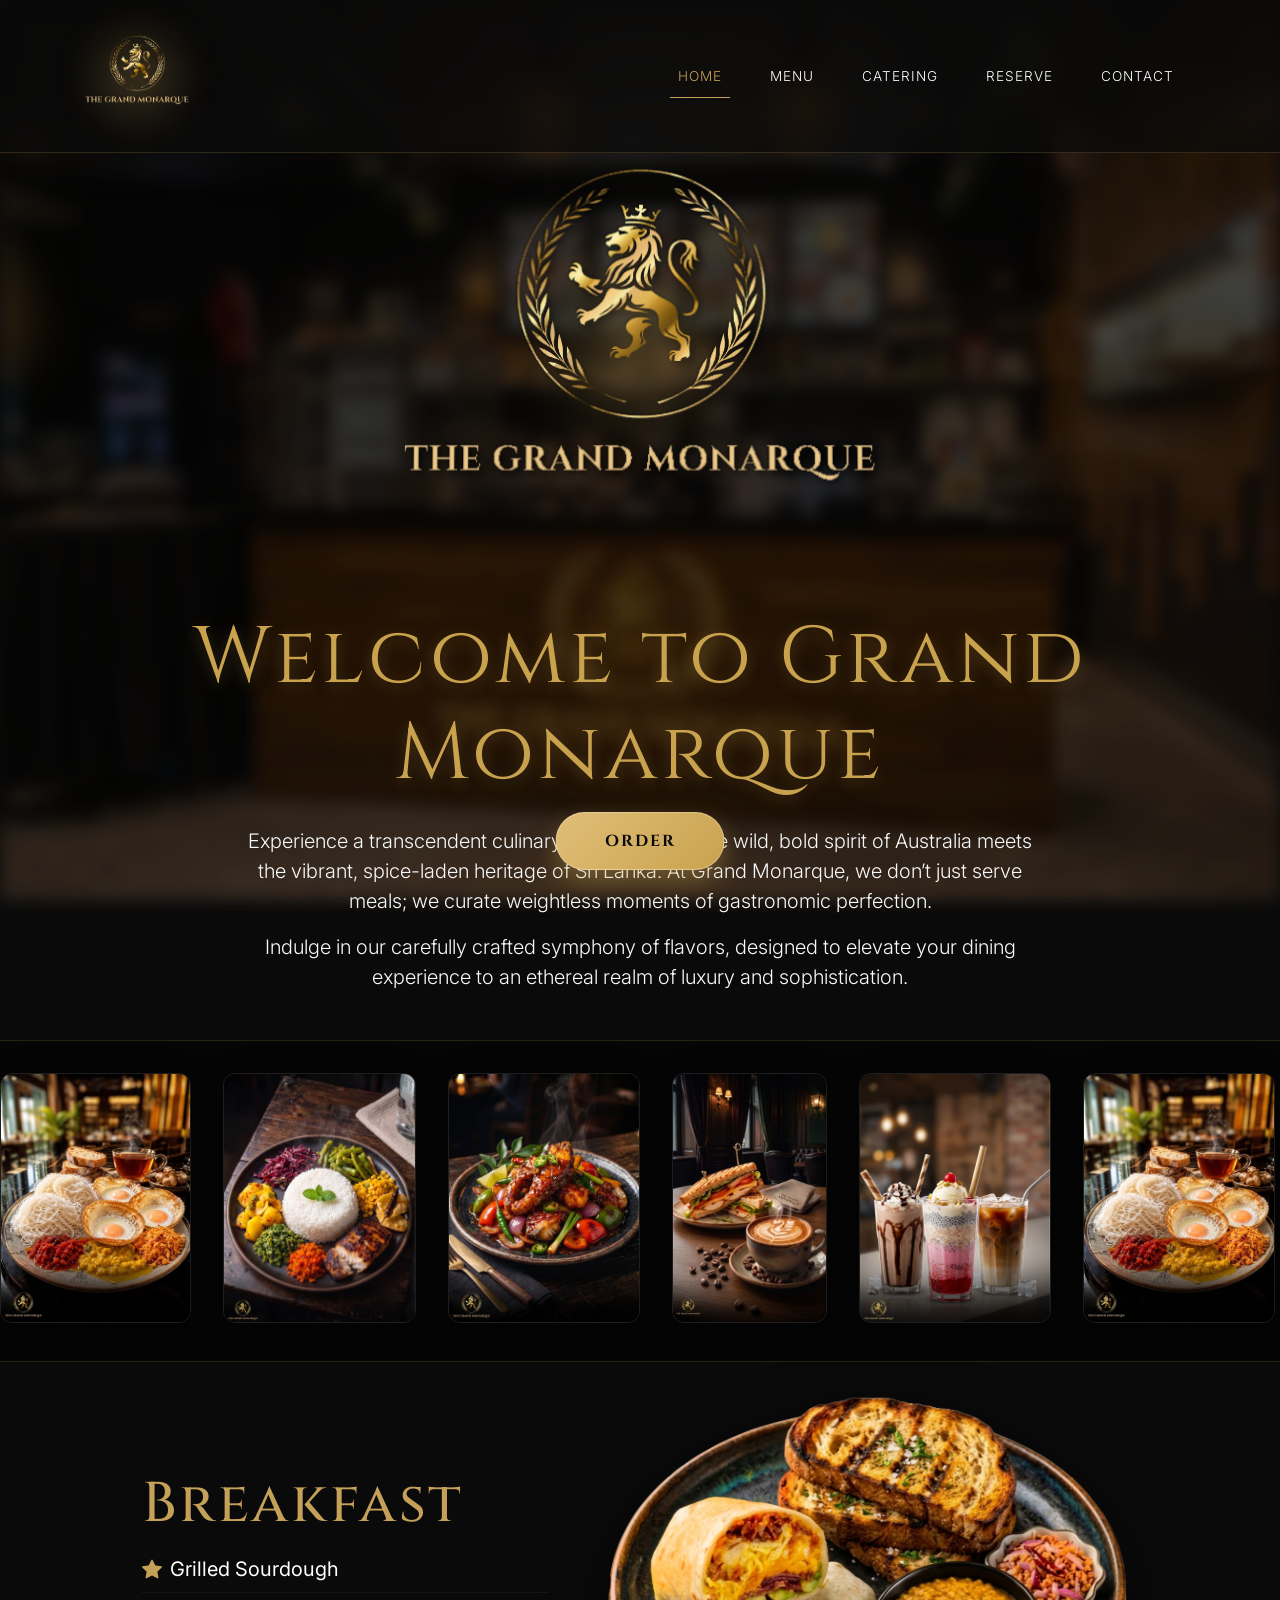
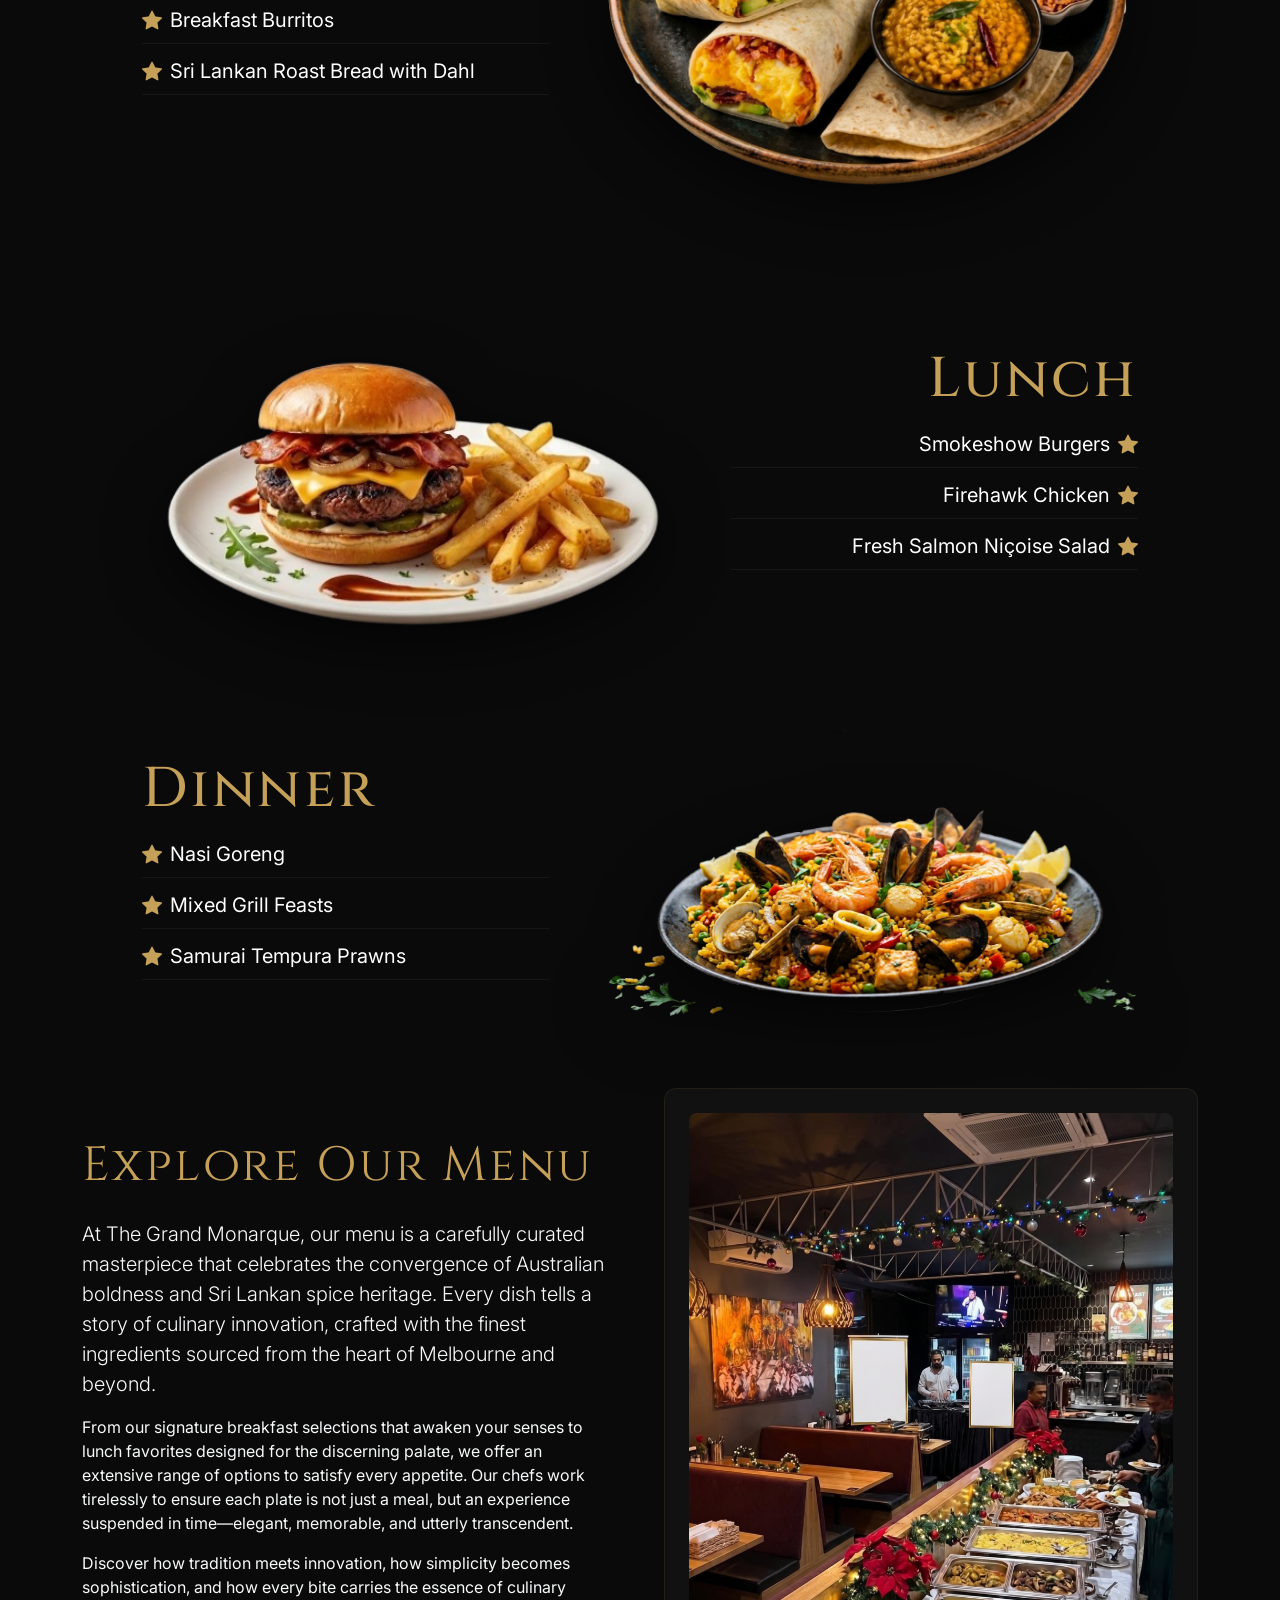
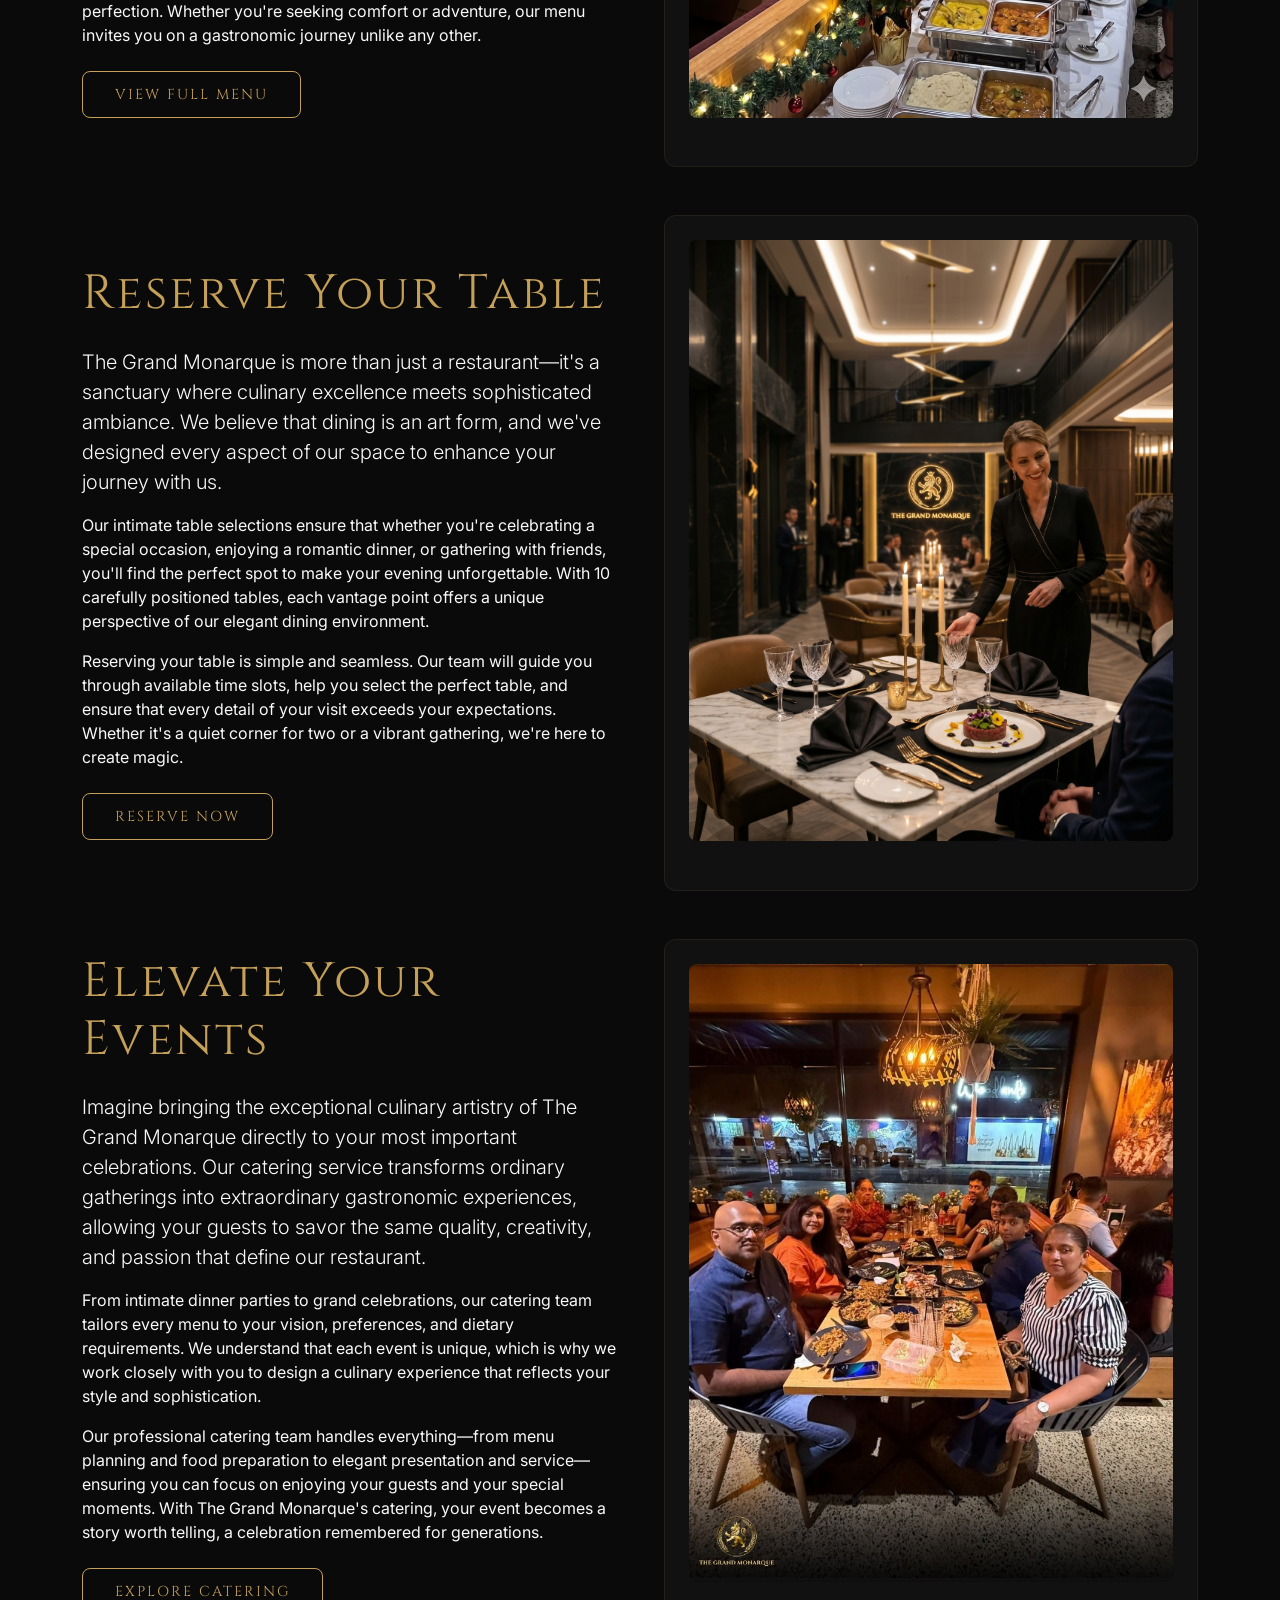
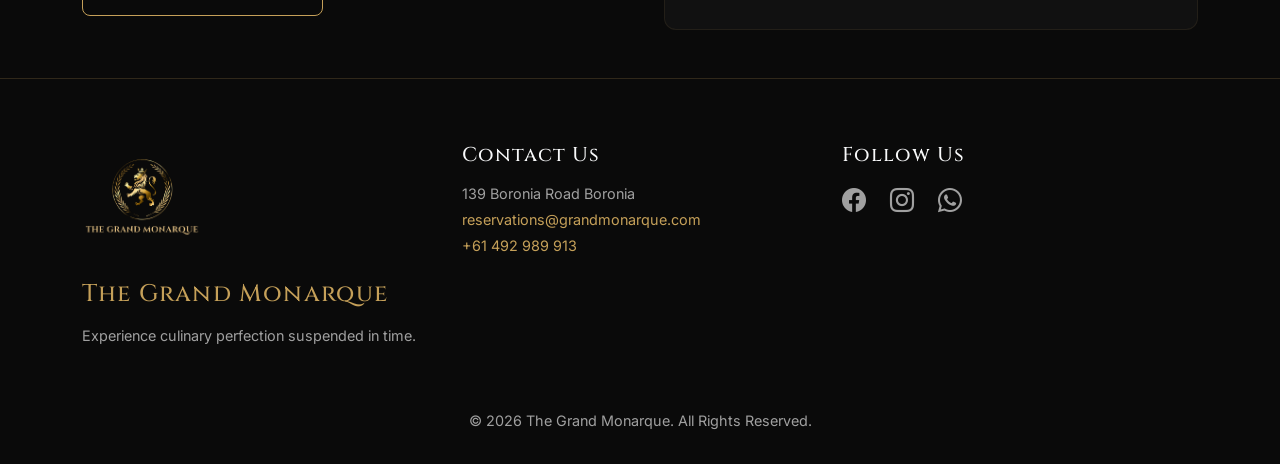
==== commit bce3847e: "responsive" ====
--- a/index.html
+++ b/index.html
@@ -168,17 +168,7 @@
   <header class="hero-section antigravity-hero">
     <div class="container hero-content ethereal text-center">
       <div class="hero-logo-wrapper">
-       <img src="assets/LOGO.png"
-     alt="The Grand Monarque Logo"
-     style="
-       width: 500px;
-       filter:
-         drop-shadow(3px 3px 2px rgba(0,0,0,0.35))
-         drop-shadow(6px 6px 5px rgba(0,0,0,0.25))
-         drop-shadow(-1px -1px 1px rgba(0, 0, 0, 0.6));
-       transform: perspective(800px) rotateX(2deg);
-       transition: all 0.3s ease;
-     ">
+        <img src="assets/LOGO.png" alt="The Grand Monarque Logo" class="hero-top-logo">
       </div>
       <h1 class="brand-font display-1 mb-4 gold-accent">Welcome to Grand Monarque</h1>
       <div class="hero-description mx-auto mt-4" style="max-width: 800px;">
--- a/css/styles.css
+++ b/css/styles.css
@@ -301,6 +301,19 @@
   box-shadow: 0 36px 80px rgba(0,0,0,0.65), 0 14px 40px rgba(197,160,89,0.26);
 }
 
+/* Homepage top hero logo (fluid width so it never overflows on small screens) */
+.hero-top-logo {
+  width: clamp(160px, 45vw, 500px);
+  max-width: 100%;
+  height: auto;
+  filter:
+    drop-shadow(3px 3px 2px rgba(0, 0, 0, 0.35))
+    drop-shadow(6px 6px 5px rgba(0, 0, 0, 0.25))
+    drop-shadow(-1px -1px 1px rgba(0, 0, 0, 0.6));
+  transform: perspective(800px) rotateX(2deg);
+  transition: all 0.3s ease;
+}
+
 @keyframes heroLogoPulse {
   0% { transform: translate(-50%, -50%) scale(0.98); opacity: 0.85; }
   50% { transform: translate(-50%, -50%) scale(1.04); opacity: 1; }
@@ -311,6 +324,12 @@
   .hero-logo-wrapper::before { width: 140px; height: 140px; filter: blur(14px); }
   .hero-logo { width: 110px; }
   .brand-font.display-1 { font-size: 2.2rem; }
+}
+
+@media (max-width: 480px) {
+  .hero-section { padding-top: 100px; }
+  .hero-top-logo { width: clamp(140px, 55vw, 220px); }
+  .hero-subtitle { letter-spacing: 2px; font-size: 0.95rem; }
 }
 
 .hero-content {
@@ -952,3 +971,105 @@
   opacity: 1;
   transform: translateX(0);
 }
+
+/* ==========================================================================
+   Menu Page - Horizontal Scrolling Glassmorphism Gallery
+   ========================================================================== */
+.gallery-glass-wrapper {
+  position: relative;
+  display: flex;
+  align-items: center;
+  gap: 1rem;
+}
+
+.gallery-scroll-track {
+  display: flex;
+  gap: 1.5rem;
+  overflow-x: auto;
+  scroll-behavior: smooth;
+  padding: 1rem 0.5rem 1.5rem;
+  cursor: grab;
+  -webkit-overflow-scrolling: touch;
+  scrollbar-width: none;
+}
+
+.gallery-scroll-track::-webkit-scrollbar {
+  display: none;
+}
+
+.gallery-scroll-track.dragging {
+  cursor: grabbing;
+  scroll-behavior: auto;
+}
+
+.gallery-glass-item {
+  flex: 0 0 auto;
+  width: 280px;
+  background: rgba(255, 255, 255, 0.06);
+  border: 1px solid rgba(197, 160, 89, 0.18);
+  border-radius: 18px;
+  backdrop-filter: blur(14px);
+  -webkit-backdrop-filter: blur(14px);
+  padding: 0.6rem;
+  box-shadow: 0 15px 35px rgba(0, 0, 0, 0.45);
+  transition: transform 0.4s ease, border-color 0.4s ease, box-shadow 0.4s ease, background 0.4s ease;
+}
+
+.gallery-glass-item:hover {
+  transform: translateY(-8px) scale(1.03);
+  border-color: rgba(197, 160, 89, 0.55);
+  background: rgba(255, 255, 255, 0.1);
+  box-shadow: 0 25px 50px rgba(0, 0, 0, 0.6), 0 0 25px rgba(197, 160, 89, 0.15);
+}
+
+.gallery-glass-item img {
+  width: 100%;
+  height: 320px;
+  object-fit: cover;
+  border-radius: 12px;
+  display: block;
+  user-select: none;
+  -webkit-user-drag: none;
+  animation: none !important;
+}
+
+.gallery-nav-btn {
+  flex: 0 0 auto;
+  width: 48px;
+  height: 48px;
+  border-radius: 50%;
+  background: rgba(255, 255, 255, 0.06);
+  border: 1px solid rgba(197, 160, 89, 0.3);
+  backdrop-filter: blur(10px);
+  -webkit-backdrop-filter: blur(10px);
+  color: var(--color-gold);
+  font-size: 1.2rem;
+  display: flex;
+  align-items: center;
+  justify-content: center;
+  cursor: pointer;
+  transition: var(--transition-fast);
+  z-index: 2;
+}
+
+.gallery-nav-btn:hover {
+  background: var(--color-gold);
+  color: var(--color-bg);
+  box-shadow: 0 0 20px rgba(197, 160, 89, 0.4);
+}
+
+@media (max-width: 576px) {
+  .gallery-glass-item {
+    width: 220px;
+  }
+
+  .gallery-glass-item img {
+    height: 260px;
+  }
+
+  .gallery-nav-btn {
+    width: 40px;
+    height: 40px;
+    font-size: 1rem;
+  }
+}
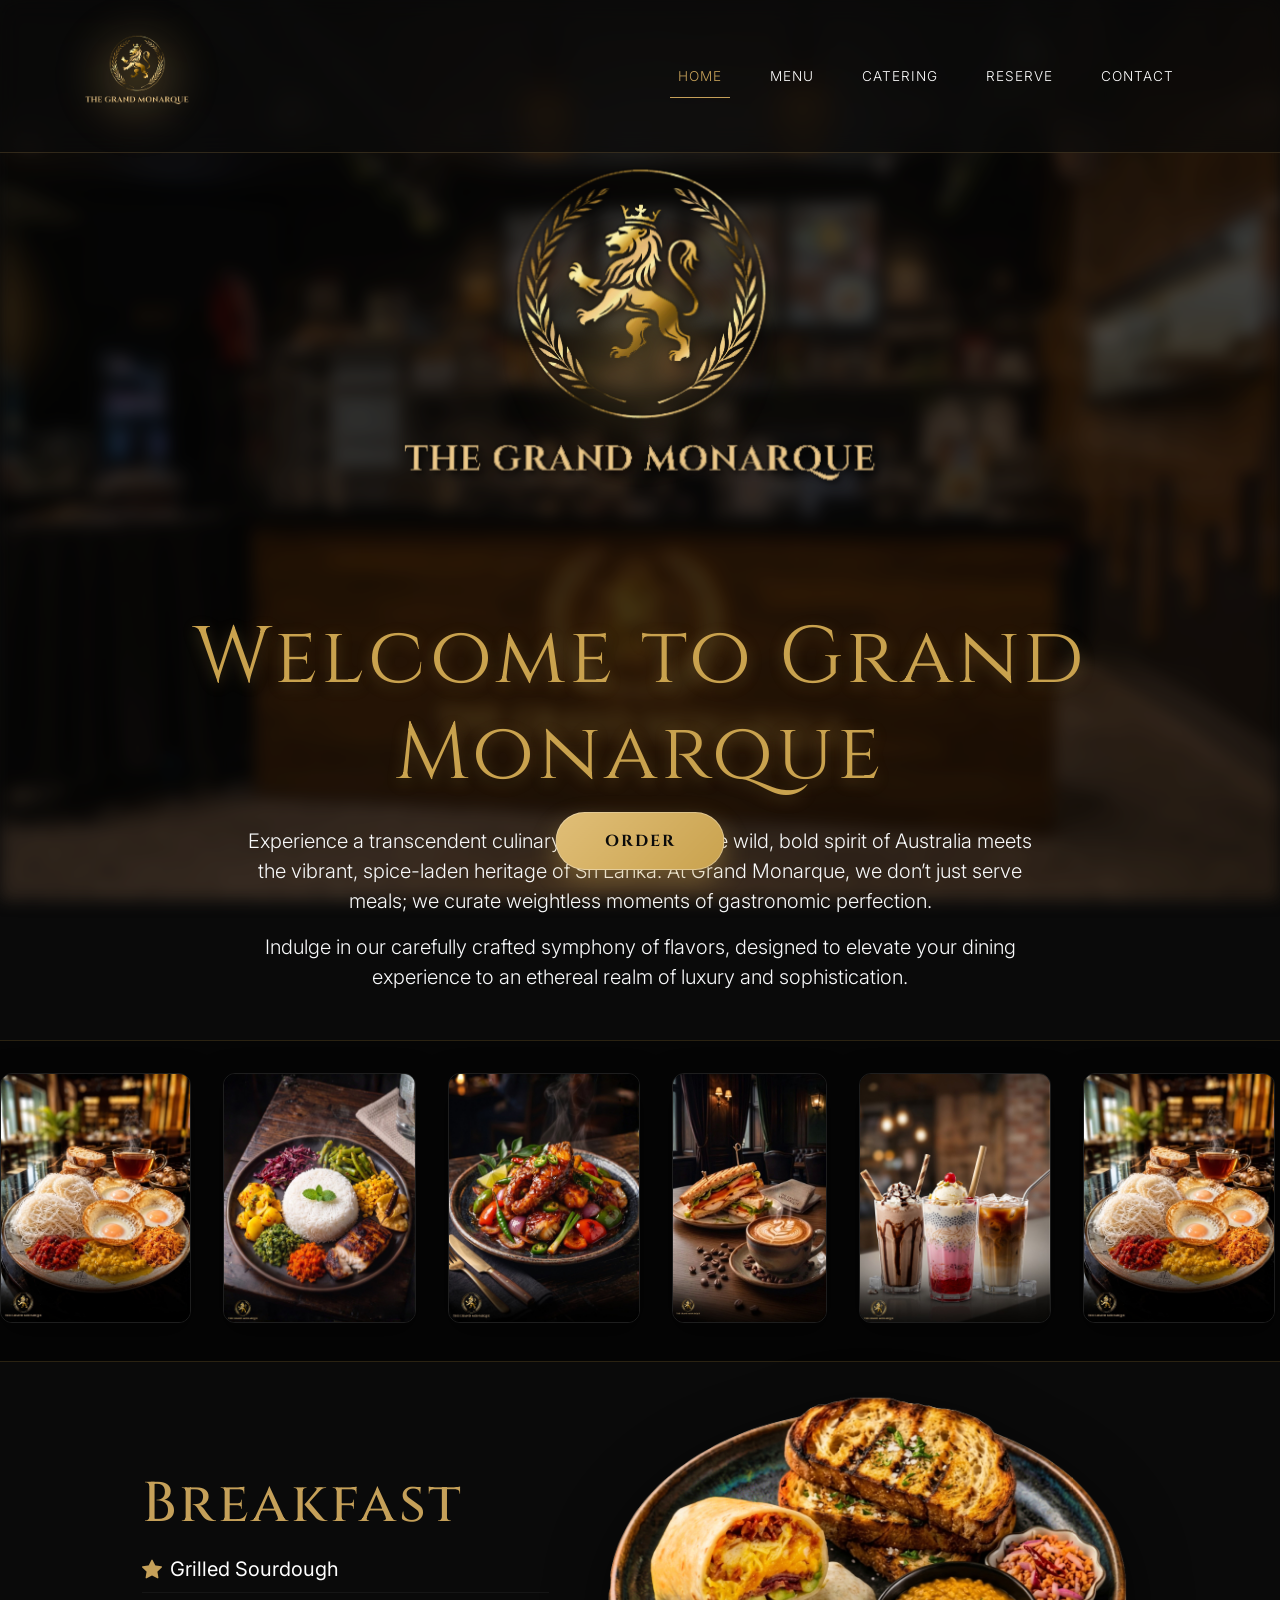
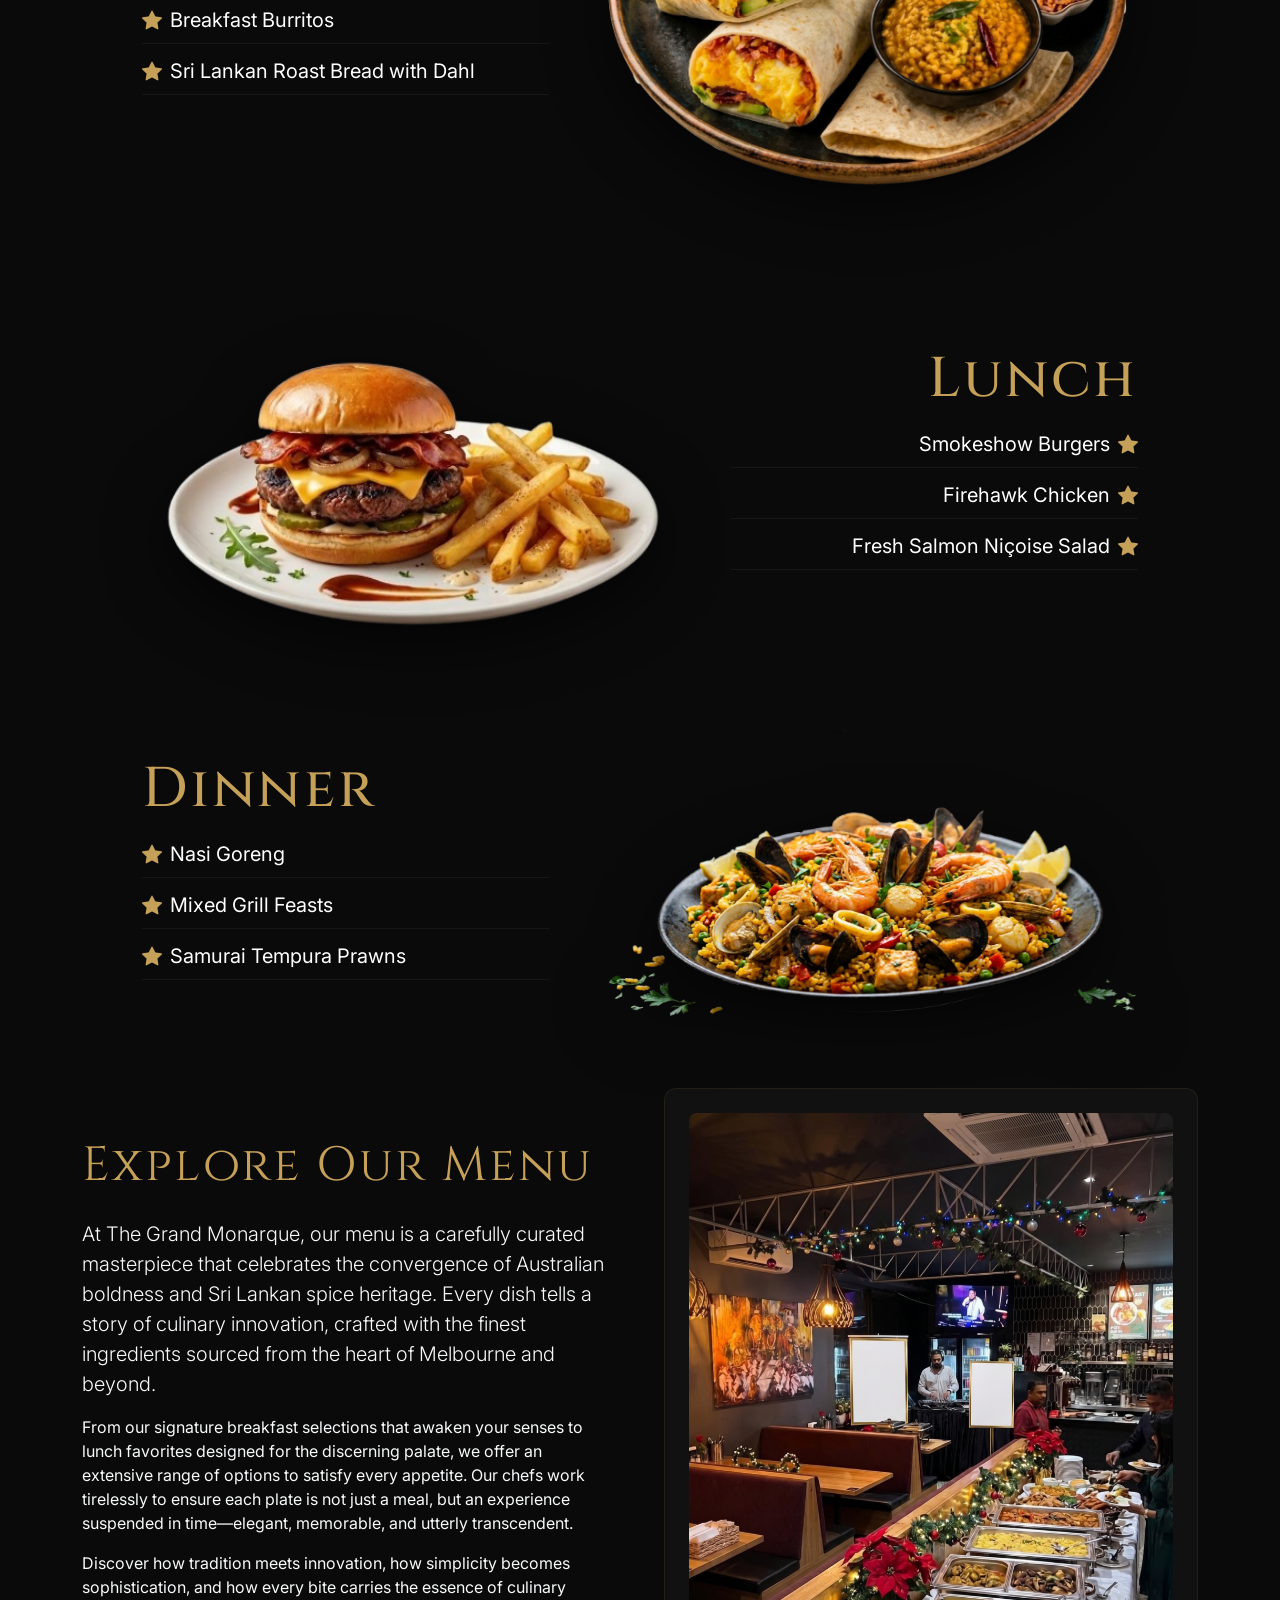
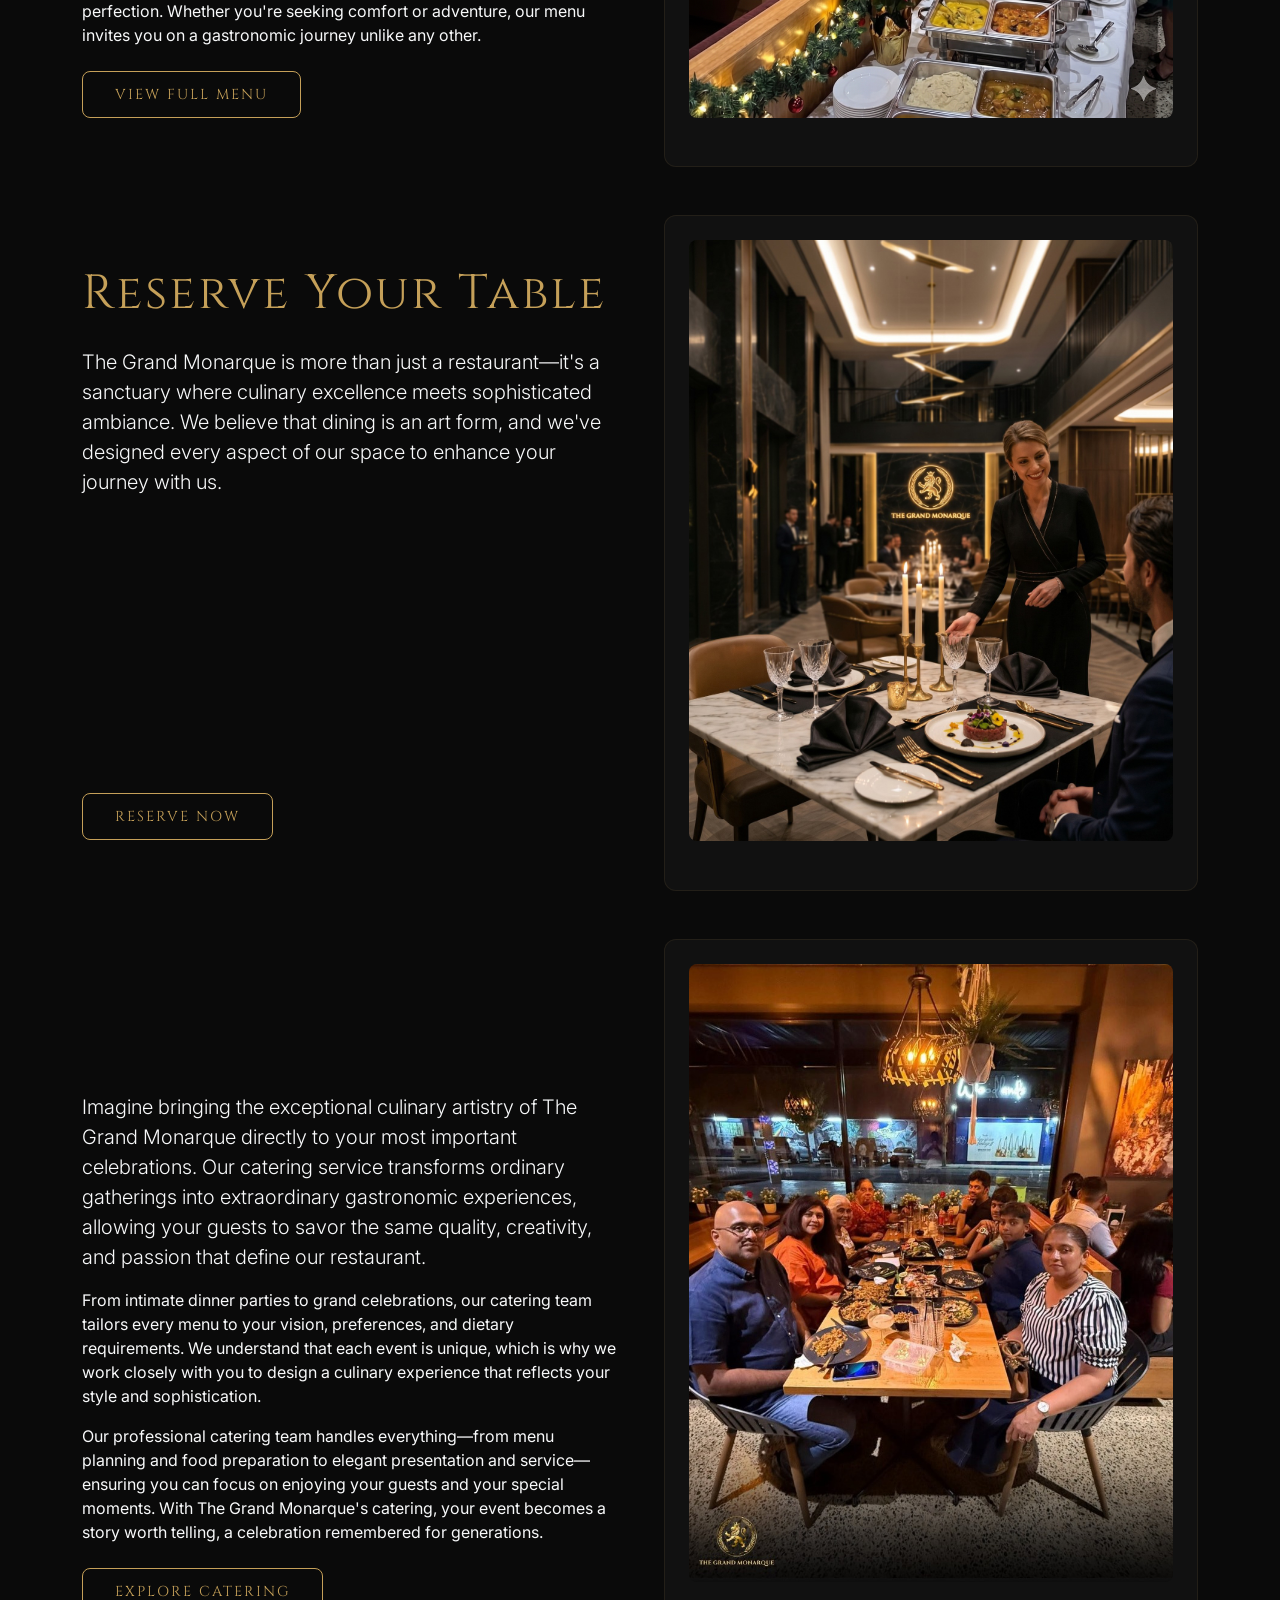
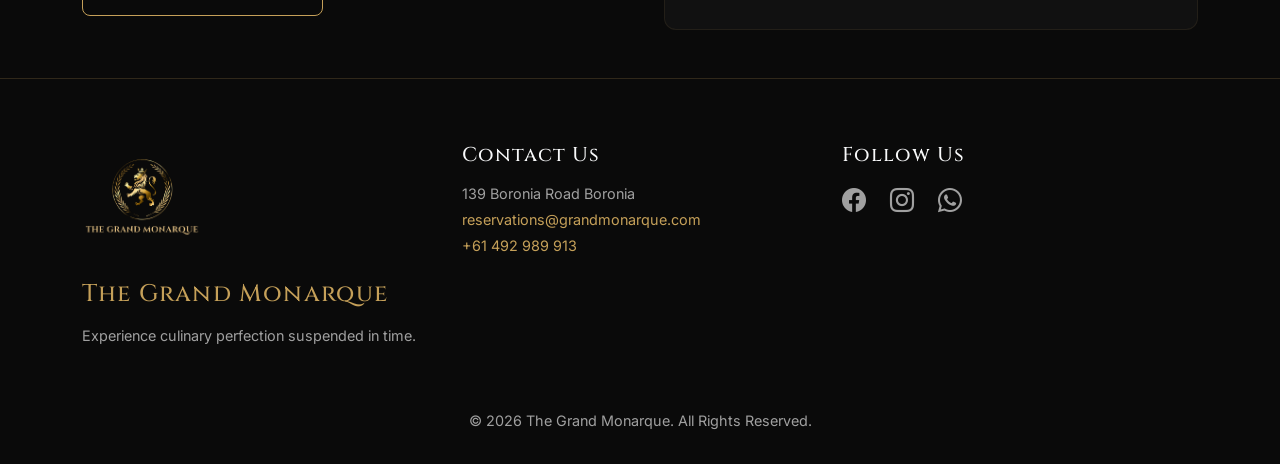
==== commit 0adbc2b9: "responsive" ====
--- a/index.html
+++ b/index.html
@@ -25,6 +25,7 @@
       height: 100%;
       z-index: 10;
       pointer-events: none;
+      overflow: hidden;
     }
 
     .hot-smoke span {
@@ -148,7 +149,7 @@
       <a class="navbar-brand" href="index.html">
         <img src="assets/LOGO.png" alt="The Grand Monarque Logo" class="weightless">
       </a>
-      <button class="navbar-toggler" type="button" data-bs-toggle="collapse" data-bs-toggle="collapse"
+      <button class="navbar-toggler" type="button" data-bs-toggle="collapse"
         data-bs-target="#navbarNav" style="filter: invert(1);">
         <span class="navbar-toggler-icon"></span>
       </button>
--- a/css/styles.css
+++ b/css/styles.css
@@ -12,6 +12,11 @@
 
   --transition-slow: 0.8s cubic-bezier(0.25, 1, 0.5, 1);
   --transition-fast: 0.3s ease;
+}
+
+html {
+  overflow-x: hidden;
+  width: 100%;
 }
 
 body {
@@ -21,6 +26,7 @@
   margin: 0;
   padding: 0;
   overflow-x: hidden;
+  max-width: 100%;
   -webkit-font-smoothing: antialiased;
   position: relative;
 }
@@ -33,7 +39,6 @@
   width: 100%;
   height: 100%;
   background-image: url('../assets/Background.jpeg');
-  background-attachment: fixed;
   background-size: cover;
   background-position: center;
   background-repeat: no-repeat;
